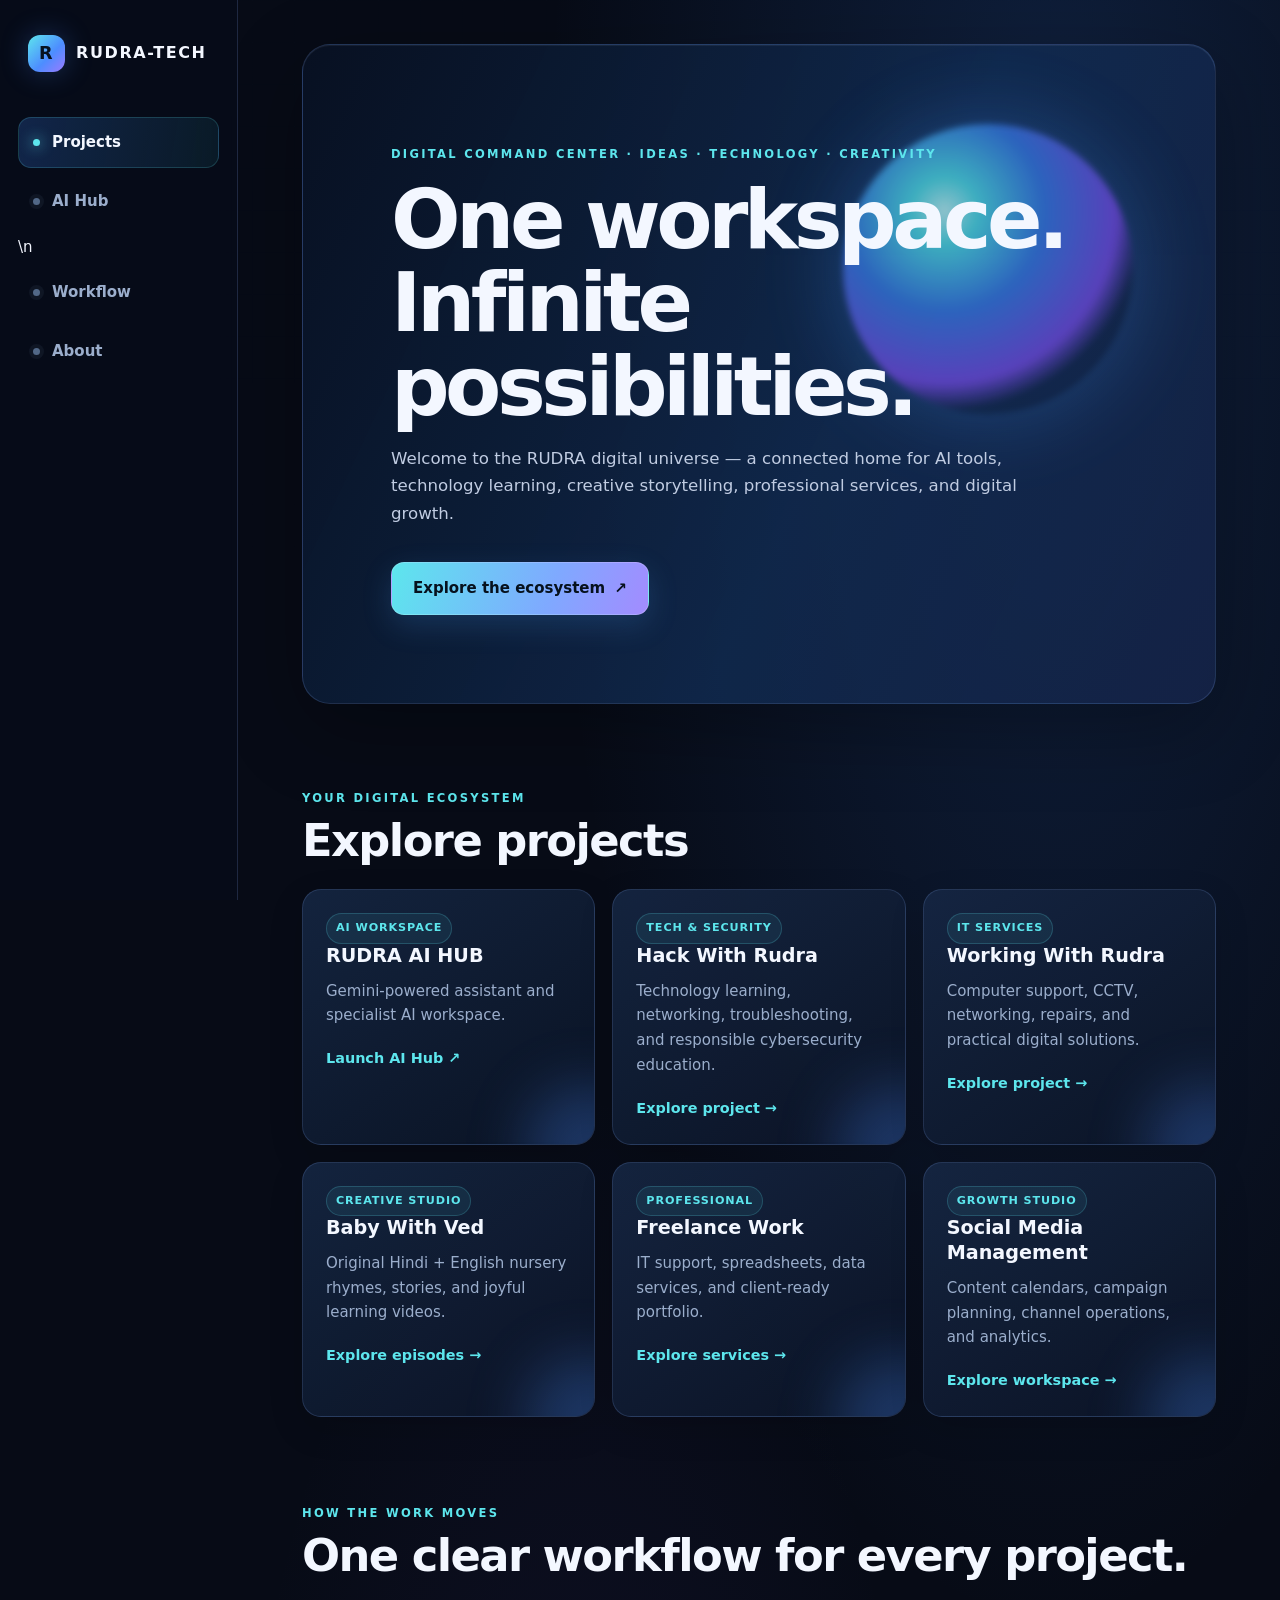
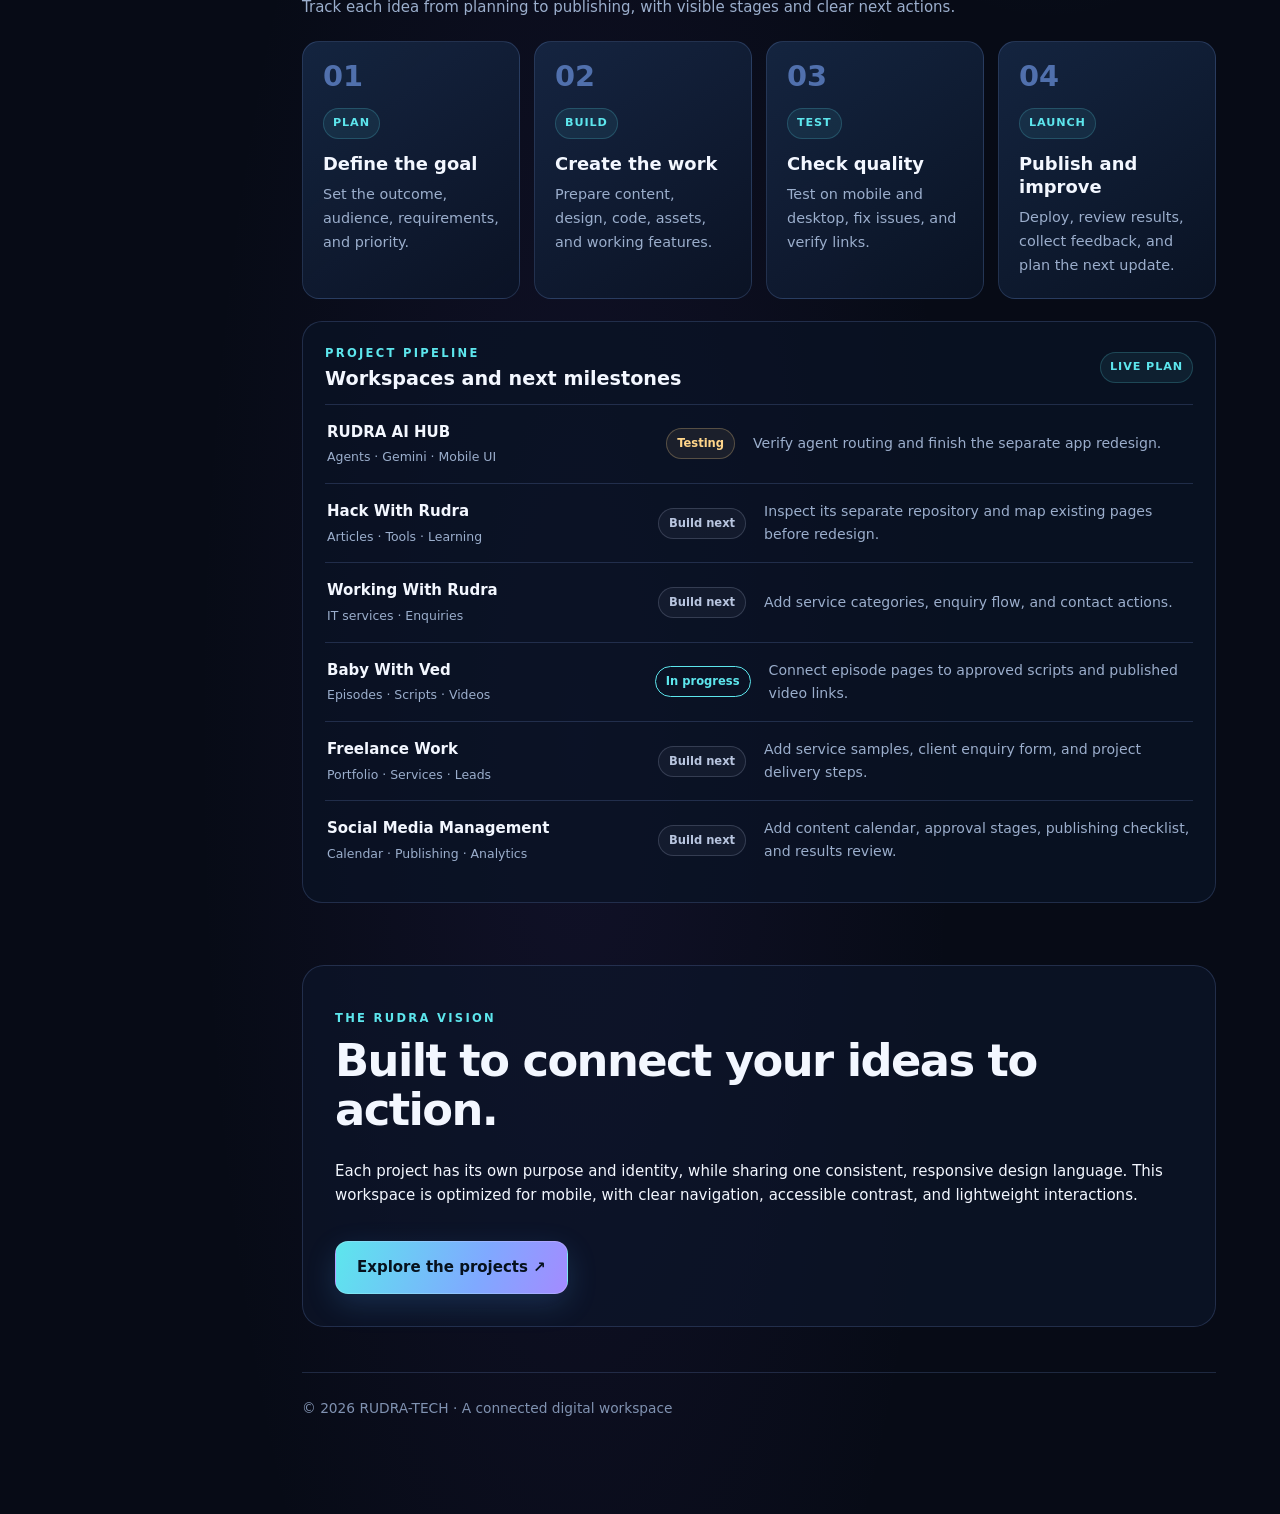
==== index.html @ d5640992 "fix: clean navigation markup and refresh mobile stylesheet cache" ====
<!doctype html>
<html lang="en">
<head>
  <meta charset="utf-8">
  <meta name="viewport" content="width=device-width, initial-scale=1">
  <meta name="theme-color" content="#070b16">
  <meta name="description" content="RUDRA-TECH — one premium digital workspace for AI, technology, creative media, services, and freelance projects.">
  <title>RUDRA-TECH | Digital Command Center</title>
  <link rel="preconnect" href="https://fonts.googleapis.com">
  <link rel="stylesheet" href="assets/css/style.css?v=3">
</head>
<body>
  <header class="site-header">
    <a class="brand" href="./">RUDRA-TECH</a>
    <nav aria-label="Main navigation">
      <a href="#projects">Projects</a>
      <a href="#ai-hub">AI Hub</a>\n      <a href="#workflow">Workflow</a>
      <a href="#about">About</a>
    </nav>
  </header>
  <main>
    <section class="hero">
      <p class="eyebrow">DIGITAL COMMAND CENTER · IDEAS · TECHNOLOGY · CREATIVITY</p>
      <h1>One workspace.<br>Infinite possibilities.</h1>
      <p>Welcome to the RUDRA digital universe — a connected home for AI tools, technology learning, creative storytelling, professional services, and digital growth.</p>
      <a class="button" href="#projects">Explore the ecosystem <span aria-hidden="true">↗</span></a>
    </section>

    <section id="projects" class="section">
      <p class="eyebrow">YOUR DIGITAL ECOSYSTEM</p>
      <h2>Explore projects</h2>
      <div class="project-grid">
        <a class="project-card" href="https://rudra-ai-hub.vercel.app/" id="ai-hub">
          <span class="tag">AI WORKSPACE</span><h3>RUDRA AI HUB</h3><p>Gemini-powered assistant and specialist AI workspace.</p><span>Launch AI Hub ↗</span>
        </a>
        <a class="project-card" href="projects/hackwithrudra/">
          <span class="tag">TECH & SECURITY</span><h3>Hack With Rudra</h3><p>Technology learning, networking, troubleshooting, and responsible cybersecurity education.</p><span>Explore project →</span>
        </a>
        <a class="project-card" href="projects/working-with-rudra/">
          <span class="tag">IT SERVICES</span><h3>Working With Rudra</h3><p>Computer support, CCTV, networking, repairs, and practical digital solutions.</p><span>Explore project →</span>
        </a>
        <a class="project-card" href="projects/baby-with-ved/">
          <span class="tag">CREATIVE STUDIO</span><h3>Baby With Ved</h3><p>Original Hindi + English nursery rhymes, stories, and joyful learning videos.</p><span>Explore episodes →</span>
        </a>
        <a class="project-card" href="projects/freelance/">
          <span class="tag">PROFESSIONAL</span><h3>Freelance Work</h3><p>IT support, spreadsheets, data services, and client-ready portfolio.</p><span>Explore services →</span>
        </a>
        <a class="project-card" href="projects/social-media/">
          <span class="tag">GROWTH STUDIO</span><h3>Social Media Management</h3><p>Content calendars, campaign planning, channel operations, and analytics.</p><span>Explore workspace →</span>
        </a>
      </div>
    </section>

    <section id="workflow" class="section">
      <p class="eyebrow">HOW THE WORK MOVES</p>
      <h2>One clear workflow for every project.</h2>
      <p class="workflow-intro">Track each idea from planning to publishing, with visible stages and clear next actions.</p>
      <div class="workflow-steps" aria-label="Project workflow stages">
        <article class="workflow-step"><span class="step-number">01</span><span class="tag">PLAN</span><h3>Define the goal</h3><p>Set the outcome, audience, requirements, and priority.</p></article>
        <article class="workflow-step"><span class="step-number">02</span><span class="tag">BUILD</span><h3>Create the work</h3><p>Prepare content, design, code, assets, and working features.</p></article>
        <article class="workflow-step"><span class="step-number">03</span><span class="tag">TEST</span><h3>Check quality</h3><p>Test on mobile and desktop, fix issues, and verify links.</p></article>
        <article class="workflow-step"><span class="step-number">04</span><span class="tag">LAUNCH</span><h3>Publish and improve</h3><p>Deploy, review results, collect feedback, and plan the next update.</p></article>
      </div>
      <div class="workflow-board">
        <div class="workflow-board-head"><div><p class="eyebrow">PROJECT PIPELINE</p><h3>Workspaces and next milestones</h3></div><span class="tag">LIVE PLAN</span></div>
        <div class="workflow-row"><div><strong>RUDRA AI HUB</strong><small>Agents · Gemini · Mobile UI</small></div><span class="workflow-status status-testing">Testing</span><p>Verify agent routing and finish the separate app redesign.</p></div>
        <div class="workflow-row"><div><strong>Hack With Rudra</strong><small>Articles · Tools · Learning</small></div><span class="workflow-status status-planned">Build next</span><p>Inspect its separate repository and map existing pages before redesign.</p></div>
        <div class="workflow-row"><div><strong>Working With Rudra</strong><small>IT services · Enquiries</small></div><span class="workflow-status status-planned">Build next</span><p>Add service categories, enquiry flow, and contact actions.</p></div>
        <div class="workflow-row"><div><strong>Baby With Ved</strong><small>Episodes · Scripts · Videos</small></div><span class="workflow-status status-progress">In progress</span><p>Connect episode pages to approved scripts and published video links.</p></div>
        <div class="workflow-row"><div><strong>Freelance Work</strong><small>Portfolio · Services · Leads</small></div><span class="workflow-status status-planned">Build next</span><p>Add service samples, client enquiry form, and project delivery steps.</p></div>
        <div class="workflow-row"><div><strong>Social Media Management</strong><small>Calendar · Publishing · Analytics</small></div><span class="workflow-status status-planned">Build next</span><p>Add content calendar, approval stages, publishing checklist, and results review.</p></div>
      </div>
    </section>

    <section id="about" class="section about">
      <p class="eyebrow">THE RUDRA VISION</p>
      <h2>Built to connect your ideas to action.</h2>
      <p>Each project has its own purpose and identity, while sharing one consistent, responsive design language. This workspace is optimized for mobile, with clear navigation, accessible contrast, and lightweight interactions.</p>
      <a class="button" href="#projects">Explore the projects ↗</a>
    </section>
    <footer>© <span id="year"></span> RUDRA-TECH · A connected digital workspace</footer>
  </main>
  <script src="assets/js/main.js"></script>
</body>
</html>
---- assets/css/style.css ----
:root{color-scheme:dark;--bg:#070b16;--bg2:#0b1428;--panel:rgba(17,29,53,.78);--panel2:rgba(24,42,72,.72);--line:rgba(139,177,255,.18);--text:#f3f7ff;--muted:#9baecc;--cyan:#5de6ed;--blue:#4d8dff;--violet:#9b7bff;--green:#71e4ba;--accent:var(--cyan);--glow:rgba(77,141,255,.28);font-synthesis:none}
*{box-sizing:border-box}
html{scroll-behavior:smooth;scroll-padding-top:30px}
body{margin:0;min-height:100vh;background:radial-gradient(ellipse at 82% 8%,rgba(42,100,190,.24),transparent 34%),radial-gradient(ellipse at 45% 75%,rgba(88,61,171,.12),transparent 38%),var(--bg);color:var(--text);font:15px/1.65 Inter,ui-sans-serif,system-ui,-apple-system,"Segoe UI",sans-serif;overflow-x:hidden}
body:before{content:"";position:fixed;inset:0;pointer-events:none;opacity:.2;background-image:linear-gradient(rgba(130,170,255,.035) 1px,transparent 1px),linear-gradient(90deg,rgba(130,170,255,.035) 1px,transparent 1px);background-size:42px 42px;mask-image:linear-gradient(to bottom,black,transparent 85%);z-index:-1}
a{color:inherit}
.site-header{position:fixed;z-index:20;inset:0 auto 0 0;width:238px;padding:26px 18px;background:rgba(7,12,25,.9);border-right:1px solid var(--line);backdrop-filter:blur(22px);display:flex;flex-direction:column;justify-content:flex-start;gap:36px}
.brand{display:flex;align-items:center;gap:11px;padding:9px 10px;text-decoration:none;font-size:1rem;font-weight:900;letter-spacing:.1em}
.brand:before{content:"R";display:grid;place-items:center;width:37px;height:37px;border-radius:12px;color:#06111e;background:linear-gradient(135deg,var(--cyan),var(--blue) 58%,var(--violet));box-shadow:0 0 28px var(--glow);font-size:1.1rem}
nav{display:flex;flex-direction:column;gap:8px}
nav a{display:flex;align-items:center;gap:12px;padding:12px 14px;border:1px solid transparent;border-radius:13px;color:var(--muted);text-decoration:none;font-weight:650;transition:.2s ease}
nav a:before{content:"";width:7px;height:7px;border-radius:50%;background:#526887;box-shadow:0 0 0 4px rgba(82,104,135,.12)}
nav a:hover,nav a:focus-visible{outline:none;color:var(--text);border-color:var(--line);background:rgba(65,112,190,.13)}
nav a[href*="#projects"]{color:var(--text);background:linear-gradient(100deg,rgba(57,127,236,.24),rgba(53,212,218,.08));border-color:rgba(93,230,237,.18)}
nav a[href*="#projects"]:before{background:var(--cyan);box-shadow:0 0 14px var(--cyan)}
main{margin-left:238px;min-height:100vh;padding:34px clamp(22px,5vw,76px) 70px;max-width:1660px}
.hero{position:relative;isolation:isolate;overflow:hidden;min-height:390px;padding:clamp(36px,7vw,88px);margin:10px 0 42px;border:1px solid var(--line);border-radius:28px;background:linear-gradient(115deg,rgba(8,17,34,.96),rgba(17,43,81,.82) 58%,rgba(22,37,75,.8));box-shadow:0 25px 80px rgba(0,0,0,.28),inset 0 1px rgba(255,255,255,.06)}
.hero:before{content:"";position:absolute;z-index:-1;width:290px;height:290px;right:9%;top:12%;border-radius:50%;background:radial-gradient(circle at 35% 30%,#c4ffff 0,#51e4ed 12%,#387ce9 36%,#754ce6 62%,transparent 72%);filter:blur(3px);opacity:.72;box-shadow:0 0 85px rgba(67,153,255,.4);animation:float 8s ease-in-out infinite}
.hero:after{content:"";position:absolute;z-index:-1;inset:auto -5% -65% 25%;height:240px;background:radial-gradient(ellipse,rgba(69,131,255,.22),transparent 68%);filter:blur(12px)}
@keyframes float{0%,100%{transform:translateY(0) scale(1)}50%{transform:translateY(-15px) scale(1.045)}}
.eyebrow{color:var(--cyan);font-size:.72rem;font-weight:850;letter-spacing:.2em;text-transform:uppercase}
h1{max-width:800px;margin:14px 0;font-size:clamp(2.5rem,6.4vw,5.2rem);line-height:1.02;letter-spacing:-.055em}
h2{font-size:clamp(1.8rem,4vw,2.8rem);line-height:1.1;letter-spacing:-.035em;margin:8px 0 24px}
h3{font-size:1.12rem;line-height:1.3;margin:0 0 10px}
.hero>p:not(.eyebrow),.about p:last-child{max-width:660px;color:#c0cce2;font-size:1.04rem}
.button{display:inline-flex;align-items:center;justify-content:center;gap:9px;margin-top:18px;padding:13px 21px;border:1px solid rgba(255,255,255,.18);border-radius:13px;background:linear-gradient(110deg,var(--cyan),#7fa9ff 62%,#a38bff);color:#06111d;font-weight:850;text-decoration:none;box-shadow:0 10px 30px rgba(68,151,235,.2);transition:transform .2s,filter .2s}
.button:hover{transform:translateY(-2px);filter:brightness(1.08)}
.section{padding:32px 0 44px}
.section>.eyebrow{margin-bottom:8px}
.project-grid{display:grid;grid-template-columns:repeat( auto-fit,minmax(min(100%,245px),1fr));gap:17px}
.project-card,.project-grid article{position:relative;overflow:hidden;display:block;min-height:178px;padding:23px;border:1px solid var(--line);border-radius:19px;background:linear-gradient(145deg,rgba(22,39,68,.88),rgba(11,20,38,.88));box-shadow:0 12px 35px rgba(0,0,0,.14);text-decoration:none;transition:transform .22s,border-color .22s,box-shadow .22s}
.project-card:after,.project-grid article:after{content:"";position:absolute;width:130px;height:130px;right:-60px;bottom:-70px;border-radius:50%;background:var(--glow);filter:blur(28px);pointer-events:none}
.project-card:hover,.project-card:focus-visible{transform:translateY(-5px);border-color:rgba(93,230,237,.52);box-shadow:0 20px 45px rgba(0,0,0,.25),0 0 28px rgba(77,141,255,.12);outline:none}
.project-card h3{font-size:1.2rem}
.project-card p,.project-grid article p{color:var(--muted);margin:0 0 18px}
.project-card span{color:var(--cyan);font-weight:800;font-size:.9rem}
.project-card .tag,.tag{display:inline-flex;padding:5px 9px;border-radius:999px;border:1px solid rgba(93,230,237,.2);background:rgba(93,230,237,.08);color:var(--cyan);font-size:.7rem;font-weight:800;letter-spacing:.08em;text-transform:uppercase}
.about{margin-top:18px;padding:32px;border:1px solid var(--line);border-radius:22px;background:rgba(13,24,44,.62)}
footer{margin:45px 0 0;padding:24px 0;color:#8092b1;border-top:1px solid var(--line);font-size:.86rem}
.project-hero{min-height:340px}
.episode-card{display:flex;flex-direction:column;min-height:100%}
.episode-tag{color:var(--cyan);font-size:.72rem;font-weight:850;letter-spacing:.12em}
.episode-card .button{align-self:flex-start;margin-top:auto}
.lyric-preview{padding:18px;border-left:3px solid var(--cyan);background:rgba(255,255,255,.04);border-radius:0 12px 12px 0;color:var(--muted)}
.notice{border:1px solid rgba(113,228,186,.25);background:rgba(113,228,186,.06);border-radius:16px;padding:18px 20px;color:var(--muted)}
.notice strong{color:var(--text)}
.reveal{opacity:0;transform:translateY(14px);transition:opacity .55s ease,transform .55s ease}
.reveal.visible{opacity:1;transform:none}
@media(max-width:760px){.site-header{inset:0 0 auto 0;width:auto;height:auto;min-height:68px;padding:10px 14px;flex-direction:row;align-items:center;gap:10px;border-right:0;border-bottom:1px solid var(--line)}.brand{font-size:.85rem;padding:5px}.brand:before{width:34px;height:34px}nav{flex-direction:row;gap:4px;overflow-x:auto;max-width:58vw}nav a{white-space:nowrap;padding:9px 10px;font-size:.78rem}nav a:before{display:none}main{margin:68px 0 0;padding:18px 15px 45px}.hero{min-height:360px;margin:8px 0 28px;padding:34px 24px;border-radius:22px}.hero:before{width:180px;height:180px;right:-25px;top:22%;opacity:.58}h1{font-size:clamp(2.4rem,11vw,4rem);max-width:100%}.section{padding:25px 0 32px}.project-grid{grid-template-columns:1fr 1fr;gap:11px}.project-card,.project-grid article{min-height:160px;padding:17px;border-radius:16px}.project-card h3{font-size:1rem}.project-card p,.project-grid article p{font-size:.87rem}.about{padding:22px}footer{margin-top:28px}}
@media(max-width:420px){nav a{font-size:.72rem;padding:8px}.brand{letter-spacing:.04em}.project-grid{grid-template-columns:1fr}.hero{min-height:330px}}
@media(prefers-reduced-motion:reduce){*,*:before,*:after{scroll-behavior:auto!important;animation:none!important;transition:none!important}.reveal{opacity:1;transform:none}}

/* Distinct brand accents while preserving the shared RUDRA design language */
body[data-project="baby"]{--cyan:#ff9ecb;--blue:#ff7cae;--violet:#a78bfa;--glow:rgba(255,130,190,.25)}
body[data-project="security"]{--cyan:#63e6be;--blue:#3c91ff;--violet:#7c8cff;--glow:rgba(60,145,255,.25)}
body[data-project="services"]{--cyan:#67e8f9;--blue:#3b82f6;--violet:#818cf8;--glow:rgba(59,130,246,.25)}
body[data-project="freelance"]{--cyan:#8ee7c4;--blue:#4c9aff;--violet:#9b8cff;--glow:rgba(76,154,255,.22)}
body[data-project="social"]{--cyan:#f0abfc;--blue:#818cf8;--violet:#c084fc;--glow:rgba(192,132,252,.23)}

/* Central workflow timeline and project pipeline */
.workflow-intro{max-width:720px;color:var(--muted);margin:-10px 0 22px}
.workflow-steps{display:grid;grid-template-columns:repeat(4,minmax(0,1fr));gap:14px;position:relative}
.workflow-step{position:relative;min-height:190px;padding:20px;border:1px solid var(--line);border-radius:17px;background:linear-gradient(145deg,rgba(22,39,68,.9),rgba(11,20,38,.88))}
.step-number{display:block;font-size:1.8rem;line-height:1;color:rgba(125,171,255,.58);font-weight:900;margin-bottom:17px}
.workflow-step h3{margin:13px 0 8px}
.workflow-step p{margin:0;color:var(--muted);font-size:.9rem}
.workflow-board{margin-top:22px;padding:22px;border:1px solid var(--line);border-radius:20px;background:rgba(11,20,38,.72)}
.workflow-board-head{display:flex;align-items:center;justify-content:space-between;gap:15px;margin-bottom:12px}
.workflow-board-head .eyebrow{margin:0}
.workflow-board-head h3{margin:4px 0 0;font-size:1.2rem}
.workflow-row{display:grid;grid-template-columns:minmax(150px,1.1fr) auto minmax(180px,1.5fr);align-items:center;gap:18px;padding:15px 2px;border-top:1px solid var(--line)}
.workflow-row strong,.workflow-row small{display:block}
.workflow-row small{color:var(--muted);font-size:.78rem;margin-top:3px}
.workflow-row p{margin:0;color:var(--muted);font-size:.88rem}
.workflow-status{display:inline-flex;align-items:center;justify-content:center;white-space:nowrap;padding:5px 10px;border-radius:999px;font-size:.72rem;font-weight:850;border:1px solid}
.status-testing{color:#ffd58a;border-color:#ffd58a44;background:#ffd58a12}
.status-progress{color:var(--cyan);border-color:var(--cyan)44;background:var(--cyan)12}
.status-planned{color:#b8c5df;border-color:#b8c5df33;background:#b8c5df0d}
@media(max-width:900px){.workflow-steps{grid-template-columns:repeat(2,minmax(0,1fr))}.workflow-row{grid-template-columns:minmax(130px,1fr) auto}.workflow-row p{grid-column:1/-1;margin-top:-8px}}
@media(max-width:520px){.workflow-steps{grid-template-columns:1fr 1fr;gap:10px}.workflow-step{padding:15px;min-height:180px}.workflow-board{padding:15px}.workflow-row{gap:9px}.workflow-row strong{font-size:.88rem}.workflow-status{font-size:.65rem;padding:4px 7px}.workflow-board-head{align-items:flex-start;flex-direction:column}}
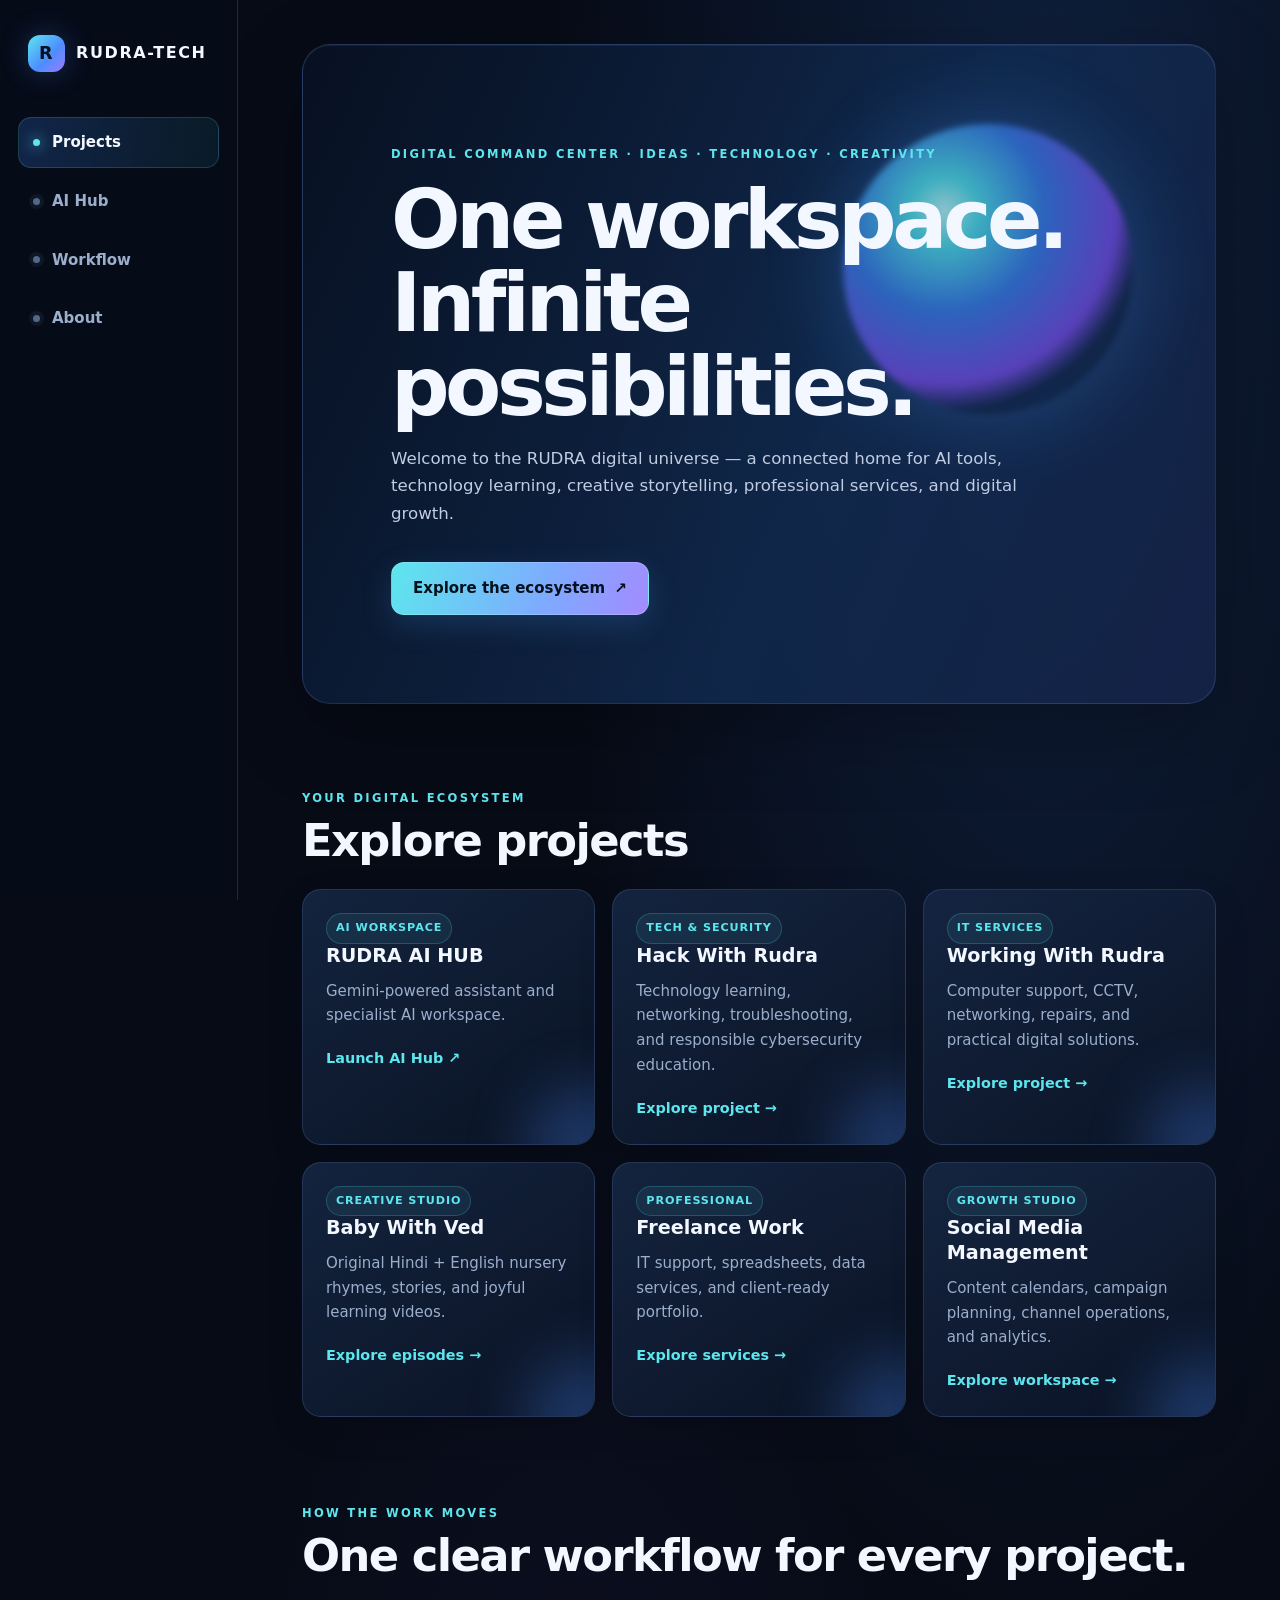
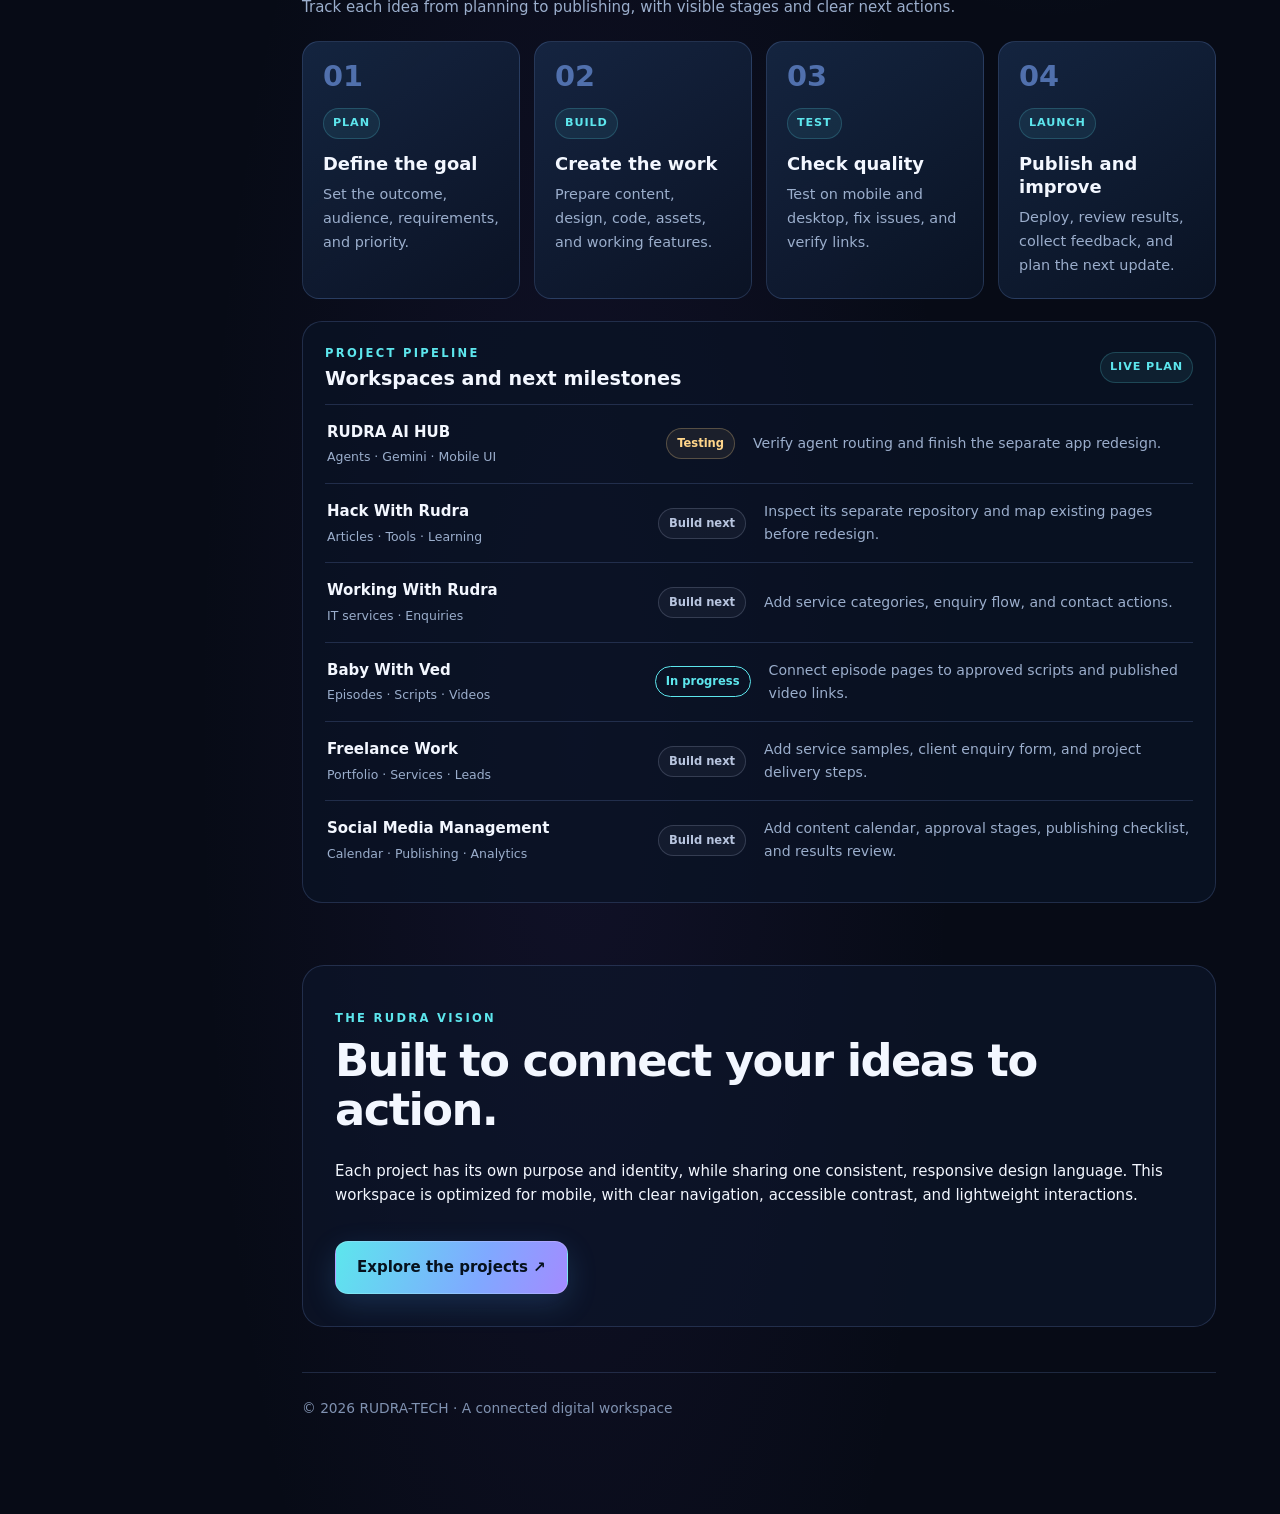
==== commit 4266be90: "fix: remove literal slash-n from navigation link" ====
--- a/index.html
+++ b/index.html
@@ -14,7 +14,8 @@
     <a class="brand" href="./">RUDRA-TECH</a>
     <nav aria-label="Main navigation">
       <a href="#projects">Projects</a>
-      <a href="#ai-hub">AI Hub</a>\n      <a href="#workflow">Workflow</a>
+      <a href="#ai-hub">AI Hub</a>
+      <a href="#workflow">Workflow</a>
       <a href="#about">About</a>
     </nav>
   </header>
--- a/assets/css/style.css
+++ b/assets/css/style.css
@@ -78,3 +78,25 @@
 .status-planned{color:#b8c5df;border-color:#b8c5df33;background:#b8c5df0d}
 @media(max-width:900px){.workflow-steps{grid-template-columns:repeat(2,minmax(0,1fr))}.workflow-row{grid-template-columns:minmax(130px,1fr) auto}.workflow-row p{grid-column:1/-1;margin-top:-8px}}
 @media(max-width:520px){.workflow-steps{grid-template-columns:1fr 1fr;gap:10px}.workflow-step{padding:15px;min-height:180px}.workflow-board{padding:15px}.workflow-row{gap:9px}.workflow-row strong{font-size:.88rem}.workflow-status{font-size:.65rem;padding:4px 7px}.workflow-board-head{align-items:flex-start;flex-direction:column}}
+
+/* Strong mobile/tablet navigation override for narrow browser webviews */
+@media screen and (max-width:1024px){
+  .site-header{position:sticky!important;top:0!important;left:0!important;right:0!important;bottom:auto!important;width:100%!important;height:auto!important;min-height:64px!important;padding:9px 12px!important;display:flex!important;flex-direction:row!important;align-items:center!important;justify-content:space-between!important;gap:8px!important;border-right:0!important;border-bottom:1px solid var(--line)!important}
+  .brand{flex:0 0 auto!important;font-size:.78rem!important;letter-spacing:.04em!important;padding:4px!important}
+  .brand:before{width:31px!important;height:31px!important}
+  .site-header nav{display:flex!important;flex:1 1 auto!important;flex-direction:row!important;align-items:center!important;justify-content:flex-end!important;gap:3px!important;max-width:70%!important;overflow-x:auto!important;white-space:nowrap!important}
+  .site-header nav a{flex:0 0 auto!important;padding:8px 9px!important;font-size:.72rem!important;white-space:nowrap!important}
+  .site-header nav a:before{display:none!important}
+  main{margin:0!important;padding:18px 16px 44px!important;width:100%!important;max-width:none!important}
+  .hero{margin:8px 0 26px!important}
+}
+@media screen and (max-width:520px){
+  .site-header{min-height:60px!important;padding:7px 9px!important}
+  .brand{font-size:.68rem!important;gap:7px!important}
+  .brand:before{width:28px!important;height:28px!important}
+  .site-header nav{max-width:68%!important}
+  .site-header nav a{font-size:.66rem!important;padding:7px 7px!important}
+  main{padding:14px 12px 36px!important}
+  .project-grid{grid-template-columns:1fr!important}
+  .workflow-steps{grid-template-columns:1fr 1fr!important}
+}
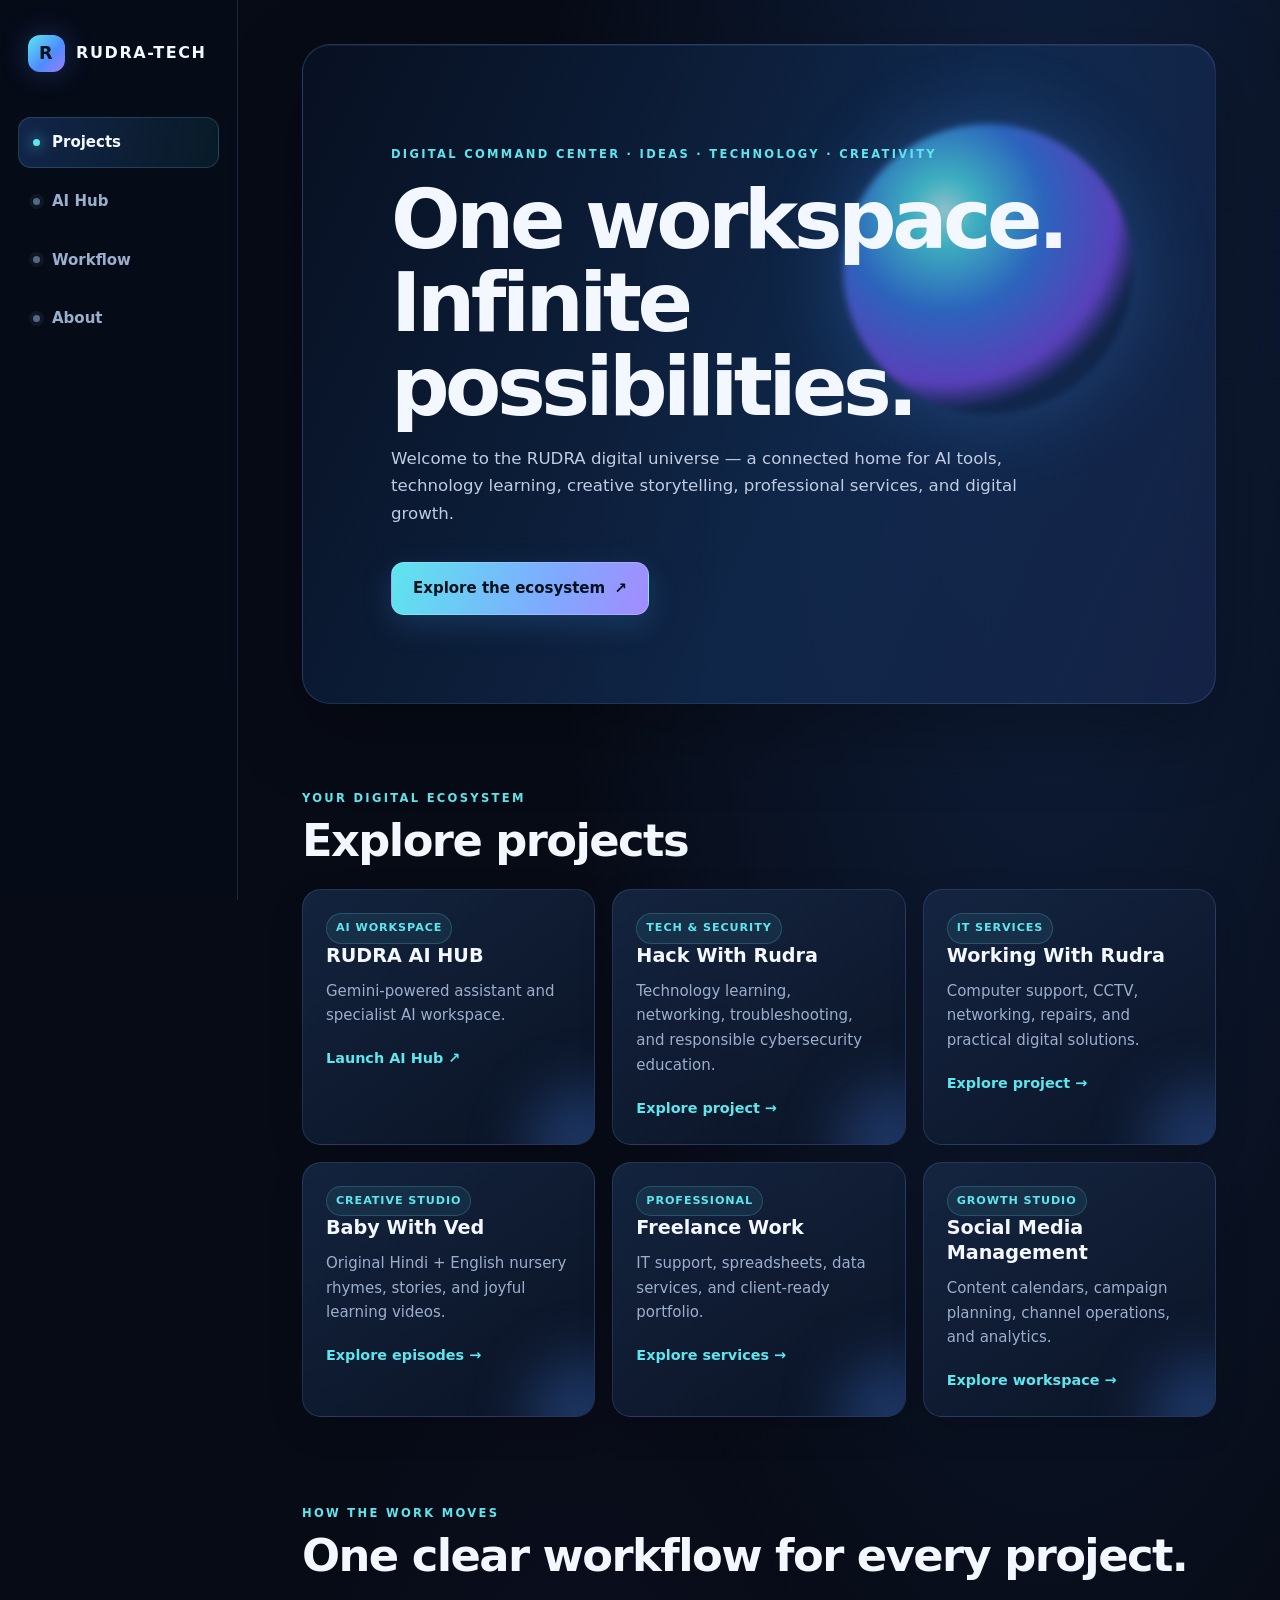
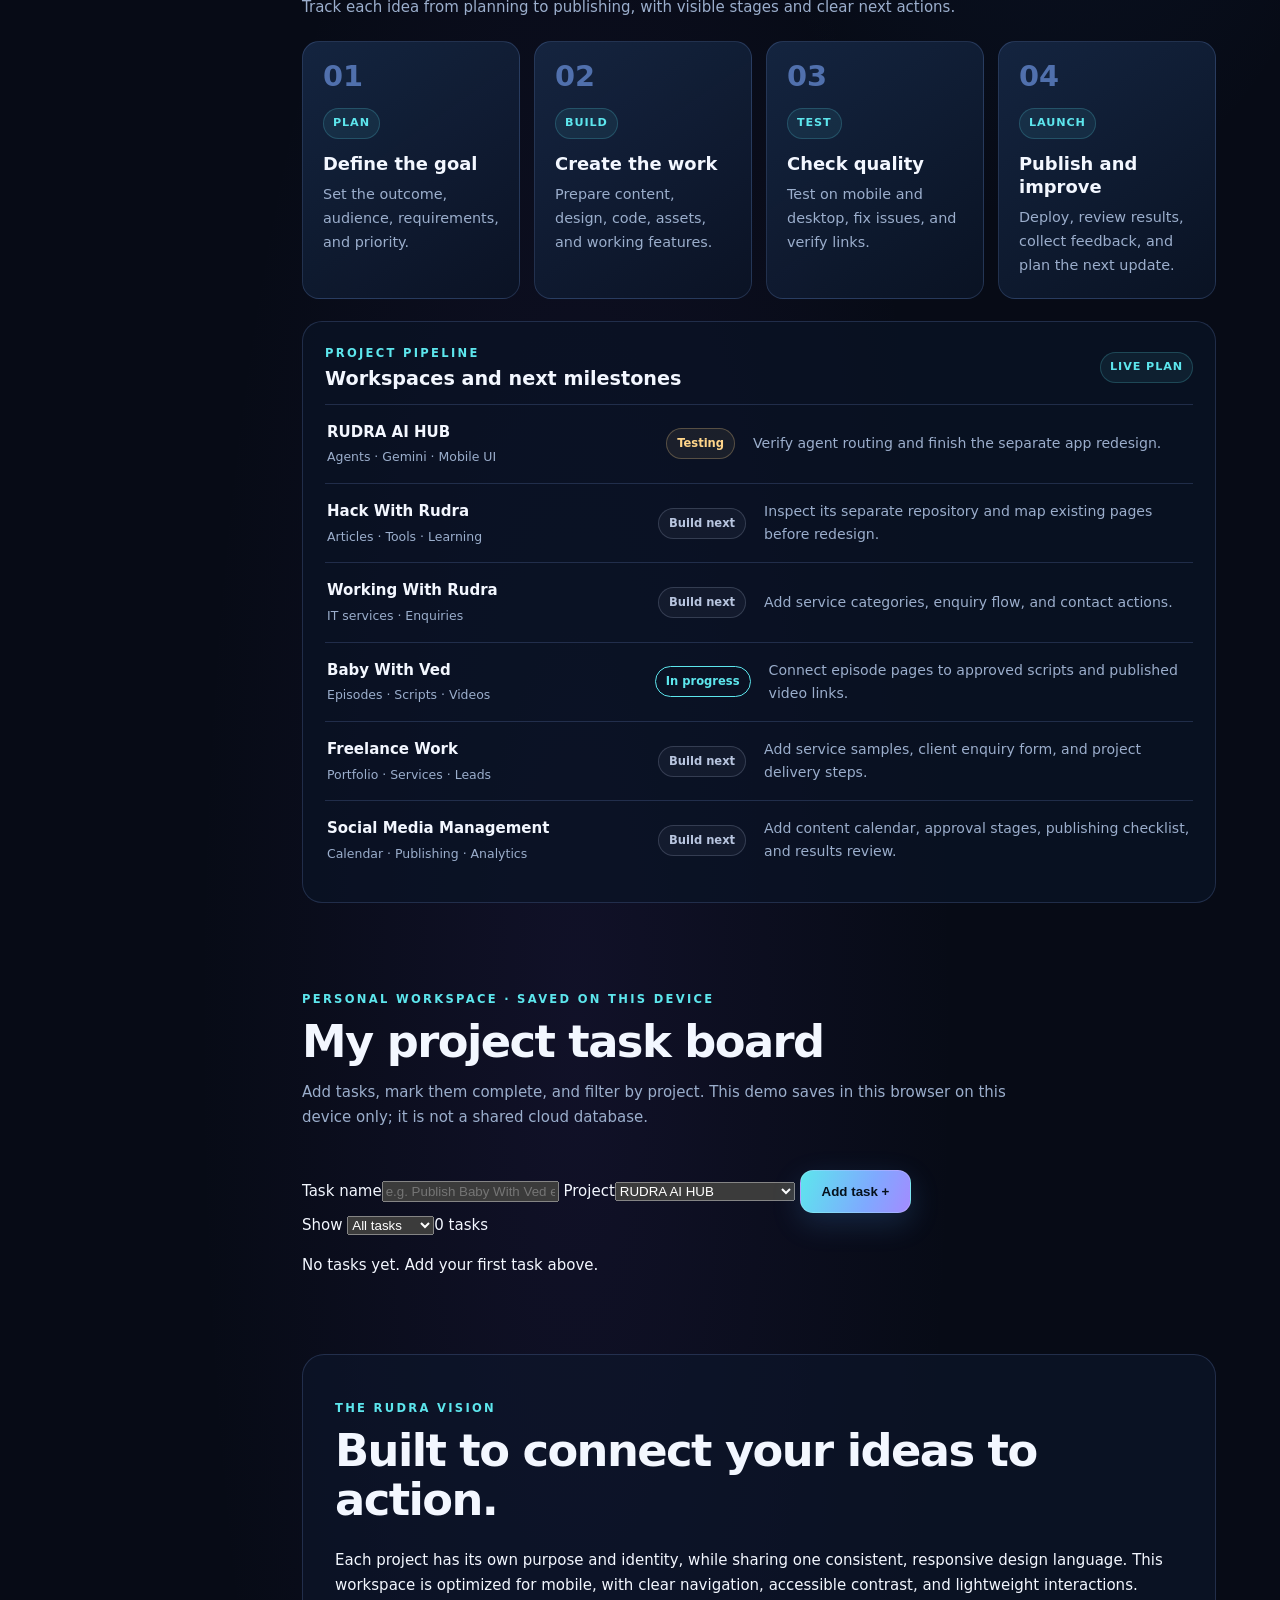
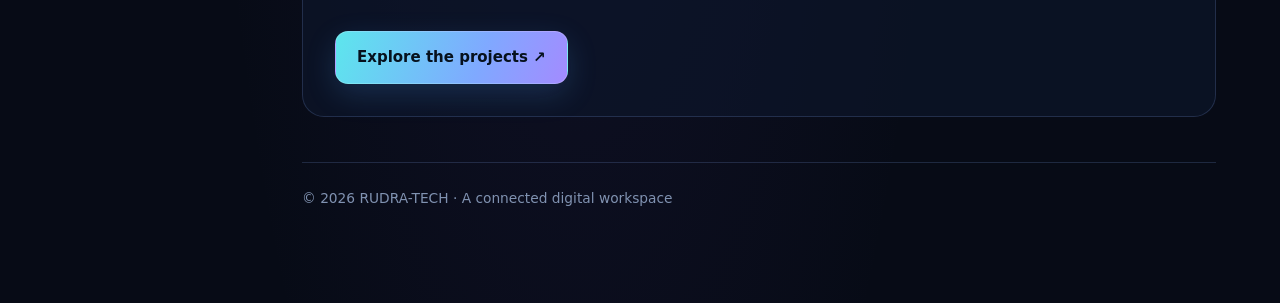
==== commit 13cc2085: "feat: add device-saved interactive project task board" ====
--- a/index.html
+++ b/index.html
@@ -7,7 +7,7 @@
   <meta name="description" content="RUDRA-TECH — one premium digital workspace for AI, technology, creative media, services, and freelance projects.">
   <title>RUDRA-TECH | Digital Command Center</title>
   <link rel="preconnect" href="https://fonts.googleapis.com">
-  <link rel="stylesheet" href="assets/css/style.css?v=3">
+  <link rel="stylesheet" href="assets/css/style.css?v=4">
 </head>
 <body>
   <header class="site-header">
@@ -73,6 +73,19 @@
       </div>
     </section>
 
+    <section id="task-board" class="section">
+      <p class="eyebrow">PERSONAL WORKSPACE · SAVED ON THIS DEVICE</p>
+      <h2>My project task board</h2>
+      <p class="workflow-intro">Add tasks, mark them complete, and filter by project. This demo saves in this browser on this device only; it is not a shared cloud database.</p>
+      <div class="task-controls">
+        <label class="task-field">Task name<input id="task-title" type="text" maxlength="120" placeholder="e.g. Publish Baby With Ved episode 002"></label>
+        <label class="task-field">Project<select id="task-project"><option>RUDRA AI HUB</option><option>Hack With Rudra</option><option>Working With Rudra</option><option>Baby With Ved</option><option>Freelance Work</option><option>Social Media Management</option></select></label>
+        <button class="button task-add" id="task-add" type="button">Add task +</button>
+      </div>
+      <div class="task-toolbar"><label>Show <select id="task-filter"><option value="all">All tasks</option><option value="open">Pending</option><option value="done">Completed</option></select></label><span id="task-count" aria-live="polite">0 tasks</span></div>
+      <div id="task-list" class="task-list" aria-live="polite"><p class="task-empty">No tasks yet. Add your first task above.</p></div>
+    </section>
+
     <section id="about" class="section about">
       <p class="eyebrow">THE RUDRA VISION</p>
       <h2>Built to connect your ideas to action.</h2>
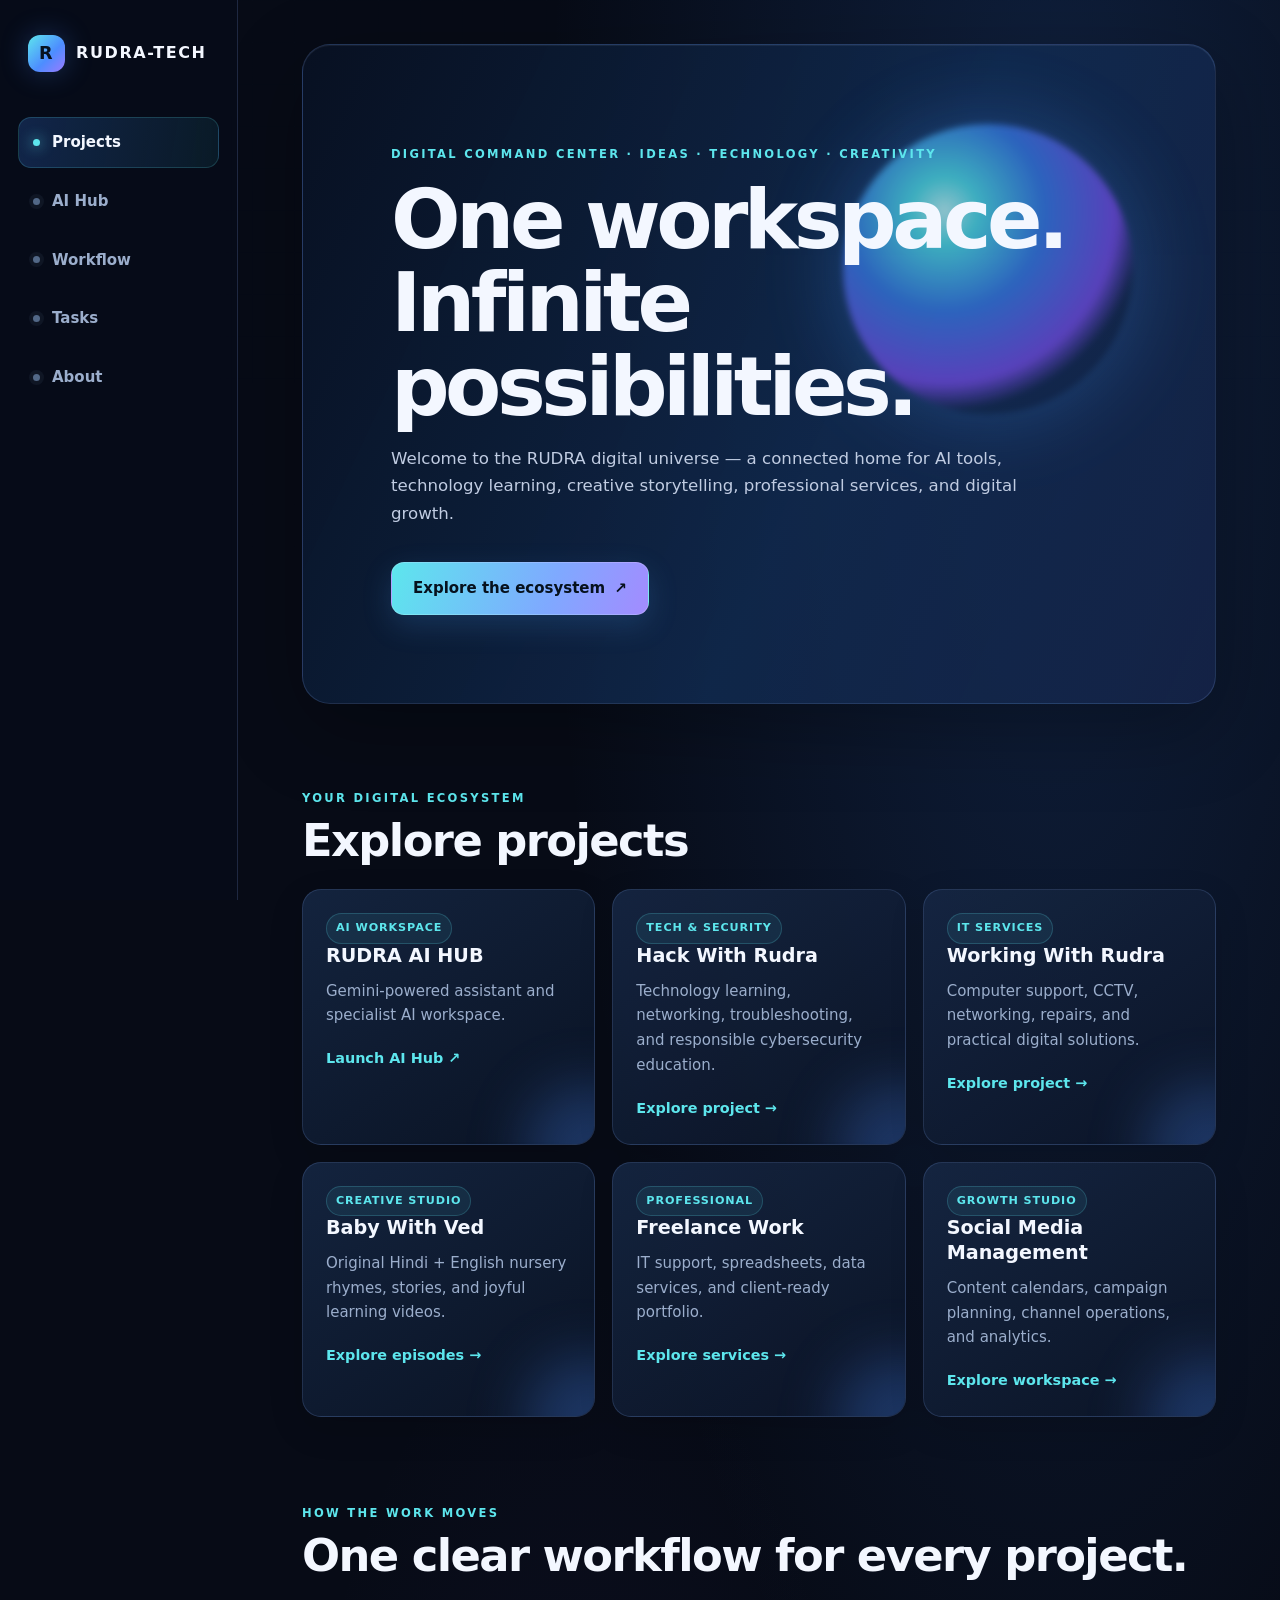
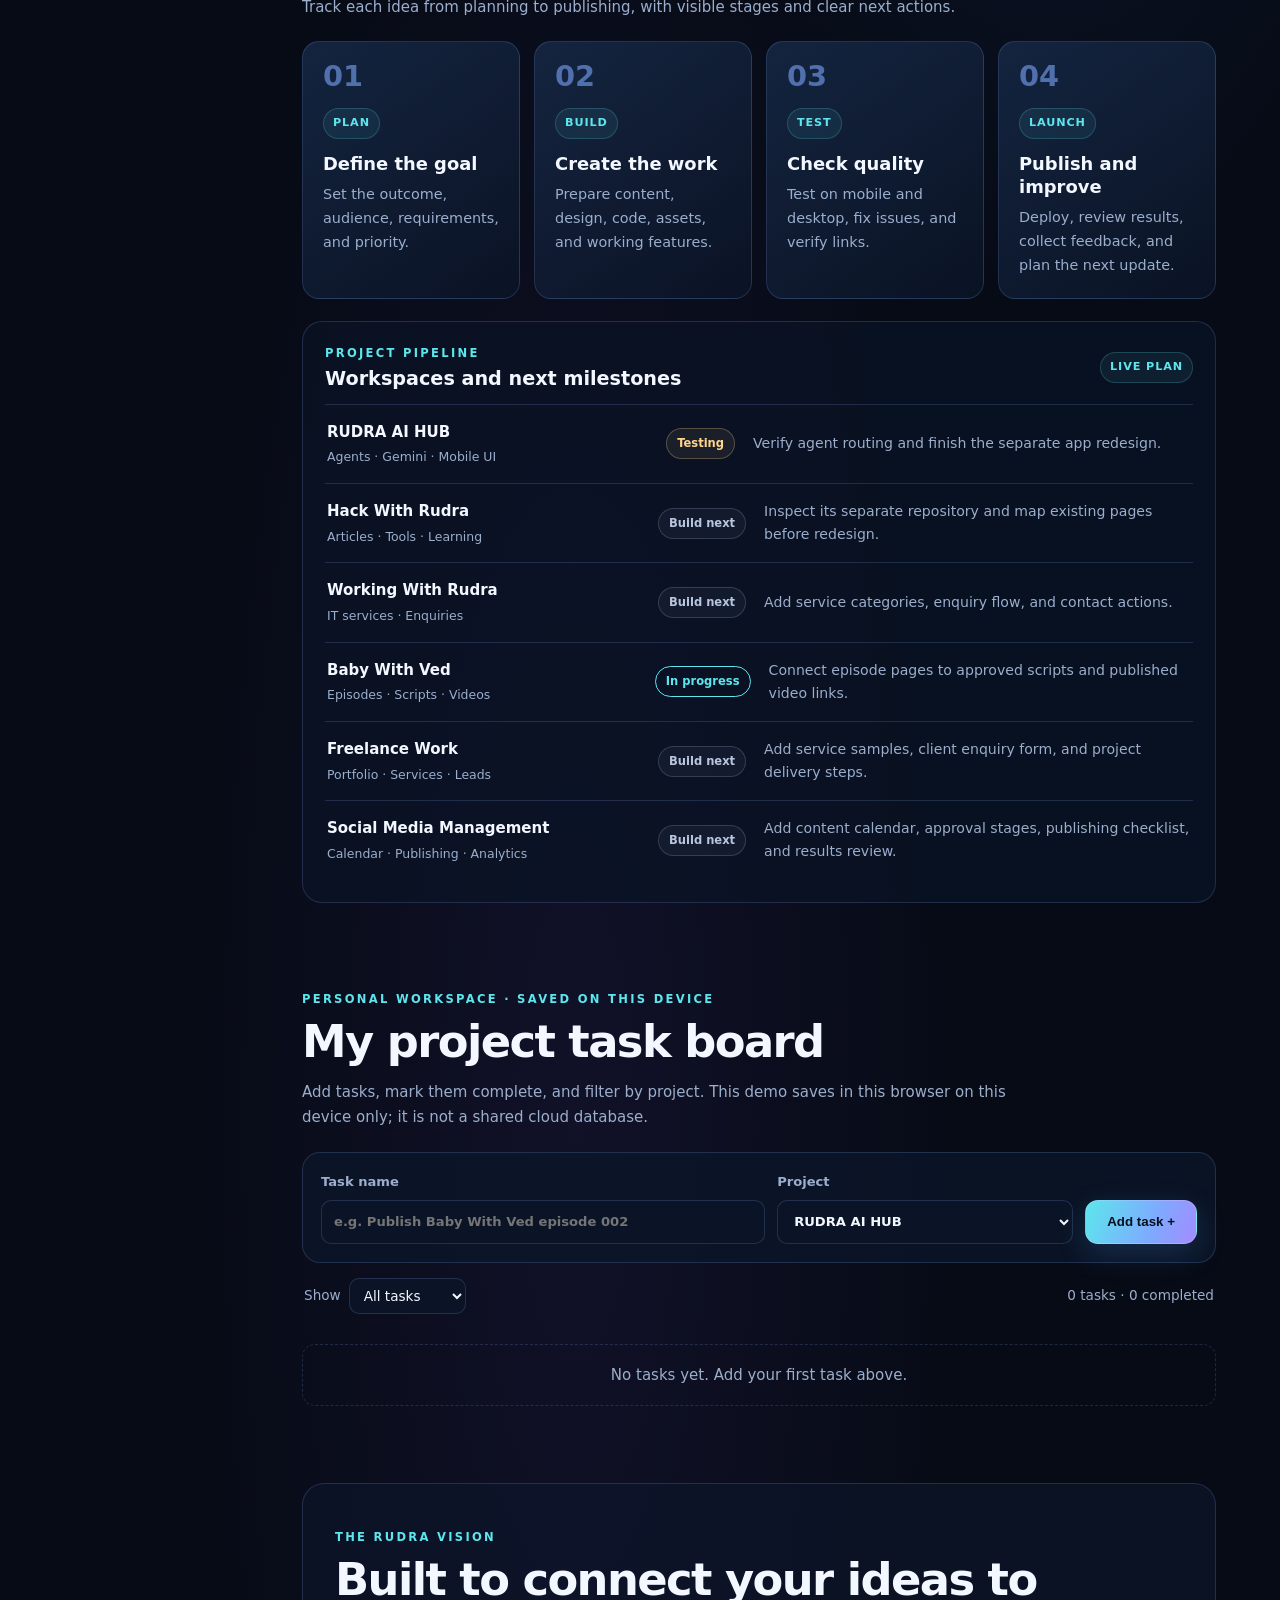
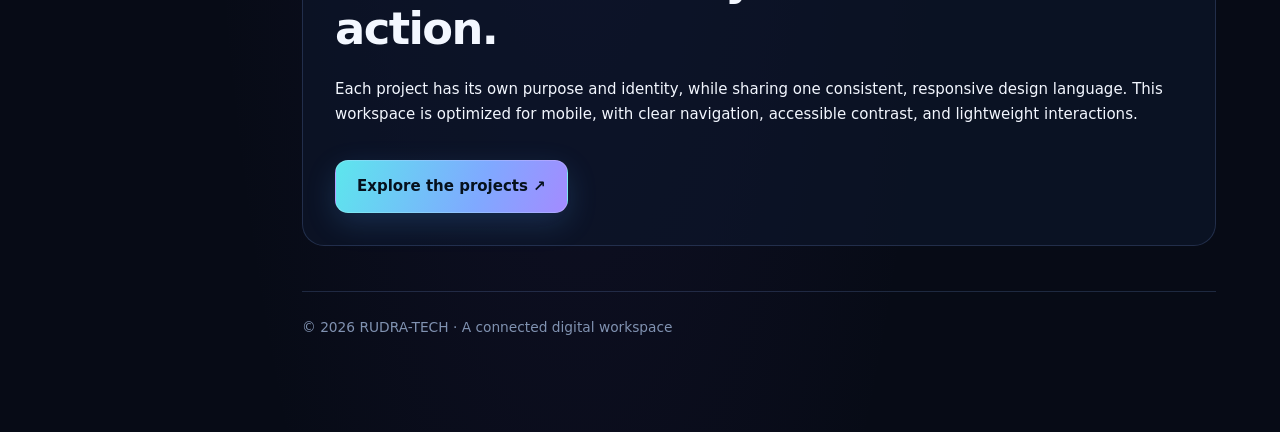
==== commit a6f17c2d: "chore: refresh shared design assets and expose task board navigation" ====
--- a/index.html
+++ b/index.html
@@ -7,7 +7,7 @@
   <meta name="description" content="RUDRA-TECH — one premium digital workspace for AI, technology, creative media, services, and freelance projects.">
   <title>RUDRA-TECH | Digital Command Center</title>
   <link rel="preconnect" href="https://fonts.googleapis.com">
-  <link rel="stylesheet" href="assets/css/style.css?v=4">
+  <link rel="stylesheet" href="assets/css/style.css?v=6">
 </head>
 <body>
   <header class="site-header">
@@ -16,6 +16,7 @@
       <a href="#projects">Projects</a>
       <a href="#ai-hub">AI Hub</a>
       <a href="#workflow">Workflow</a>
+      <a href="#task-board">Tasks</a>
       <a href="#about">About</a>
     </nav>
   </header>
--- a/assets/css/style.css
+++ b/assets/css/style.css
@@ -100,3 +100,21 @@
   .project-grid{grid-template-columns:1fr!important}
   .workflow-steps{grid-template-columns:1fr 1fr!important}
 }
+
+/* Interactive local task board */
+.task-controls{display:grid;grid-template-columns:minmax(0,1.5fr) minmax(180px,1fr) auto;gap:12px;align-items:end;padding:18px;border:1px solid var(--line);border-radius:18px;background:rgba(12,23,42,.78)}
+.task-field{display:grid;gap:7px;color:var(--muted);font-size:.82rem;font-weight:750}
+.task-field input,.task-field select,.task-toolbar select{width:100%;min-height:44px;padding:10px 12px;border:1px solid var(--line);border-radius:10px;background:#0b1426;color:var(--text);font:inherit}
+.task-add{margin:0;min-height:44px;cursor:pointer}
+.task-toolbar{display:flex;justify-content:space-between;align-items:center;gap:12px;margin:15px 2px;color:var(--muted);font-size:.85rem}
+.task-toolbar label{display:flex;align-items:center;gap:8px}
+.task-toolbar select{width:auto;min-height:36px;padding:5px 10px}
+.task-list{display:grid;gap:9px}
+.task-item{display:grid;grid-template-columns:auto minmax(0,1fr) auto;align-items:center;gap:12px;padding:13px 15px;border:1px solid var(--line);border-radius:13px;background:rgba(19,34,59,.72)}
+.task-item input{width:19px;height:19px;accent-color:var(--cyan)}
+.task-item strong,.task-item small{display:block}
+.task-item small{color:var(--muted);margin-top:2px}
+.task-item.is-done strong{text-decoration:line-through;color:var(--muted)}
+.task-delete{border:1px solid rgba(255,130,140,.25);border-radius:9px;background:rgba(255,100,120,.08);color:#ffb4bd;padding:7px 10px;cursor:pointer}
+.task-empty{padding:18px;border:1px dashed var(--line);border-radius:13px;color:var(--muted);text-align:center}
+@media(max-width:700px){.task-controls{grid-template-columns:1fr}.task-add{width:100%}}
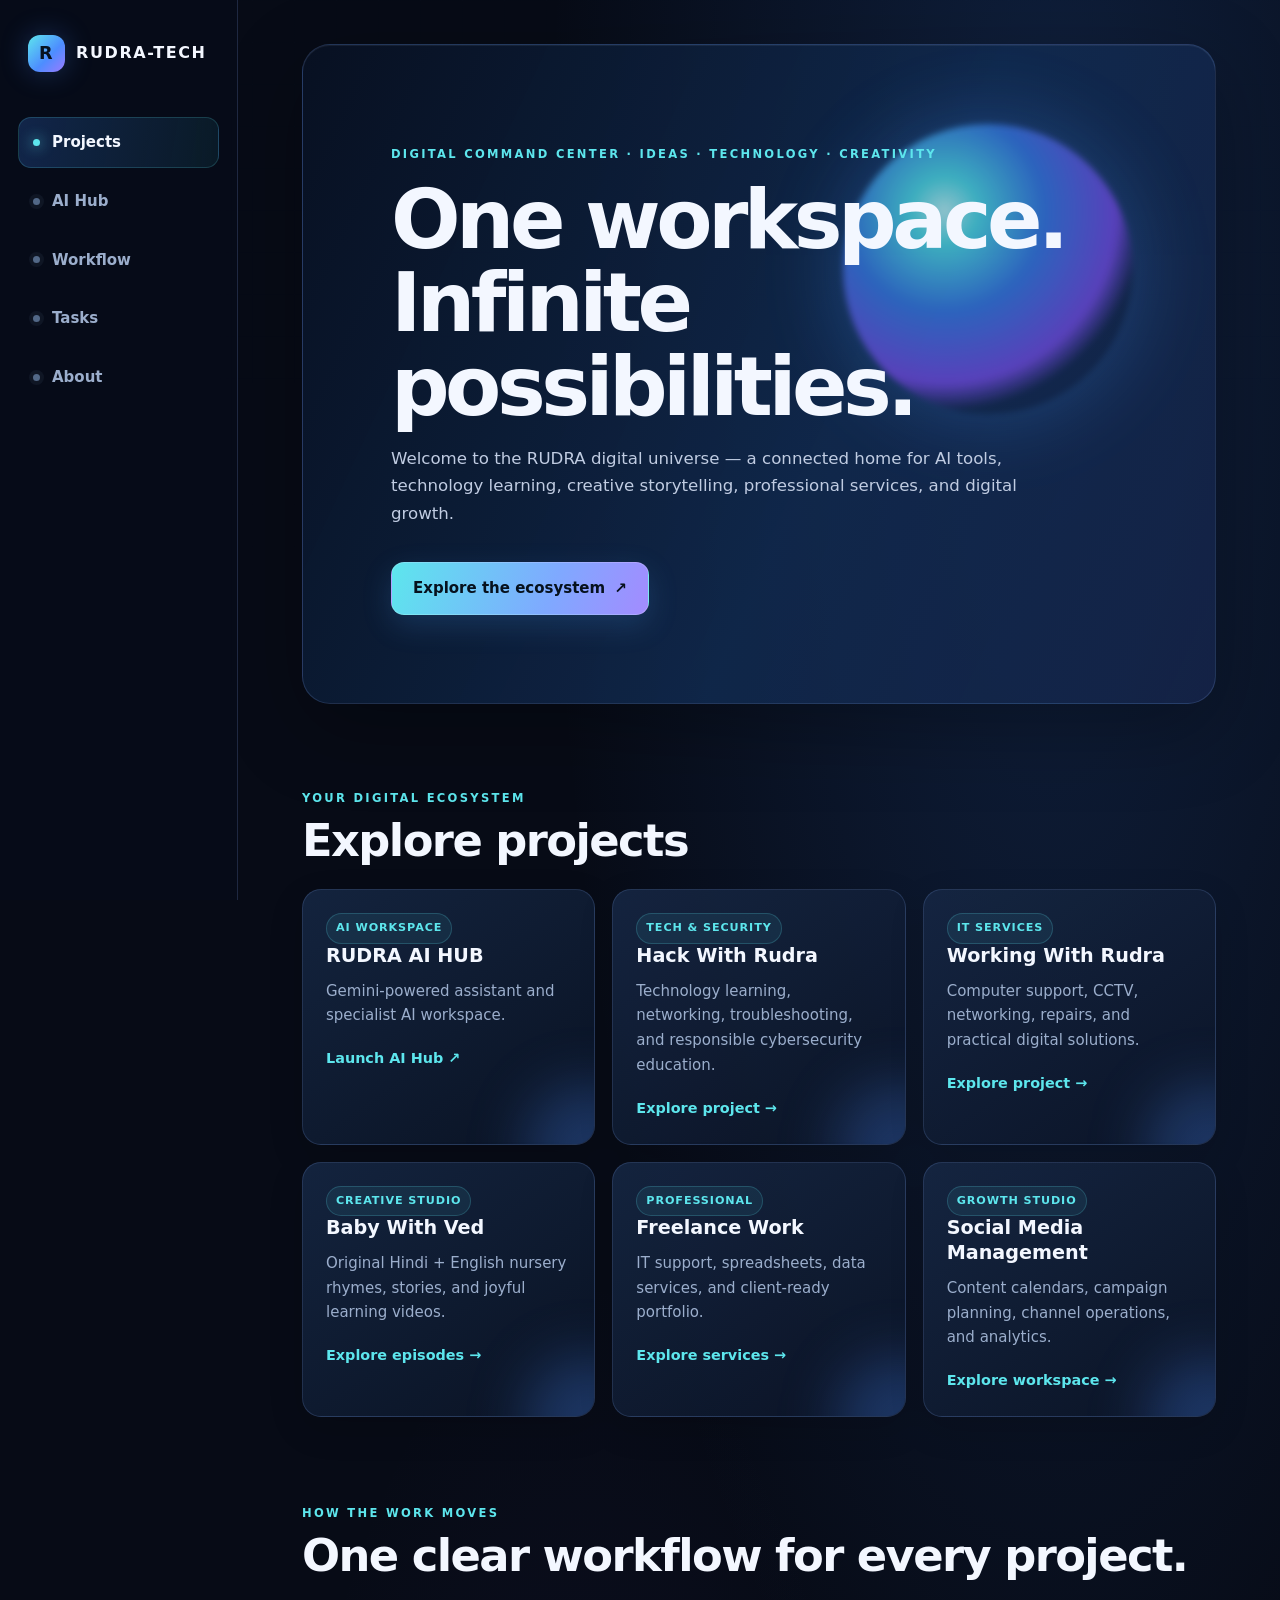
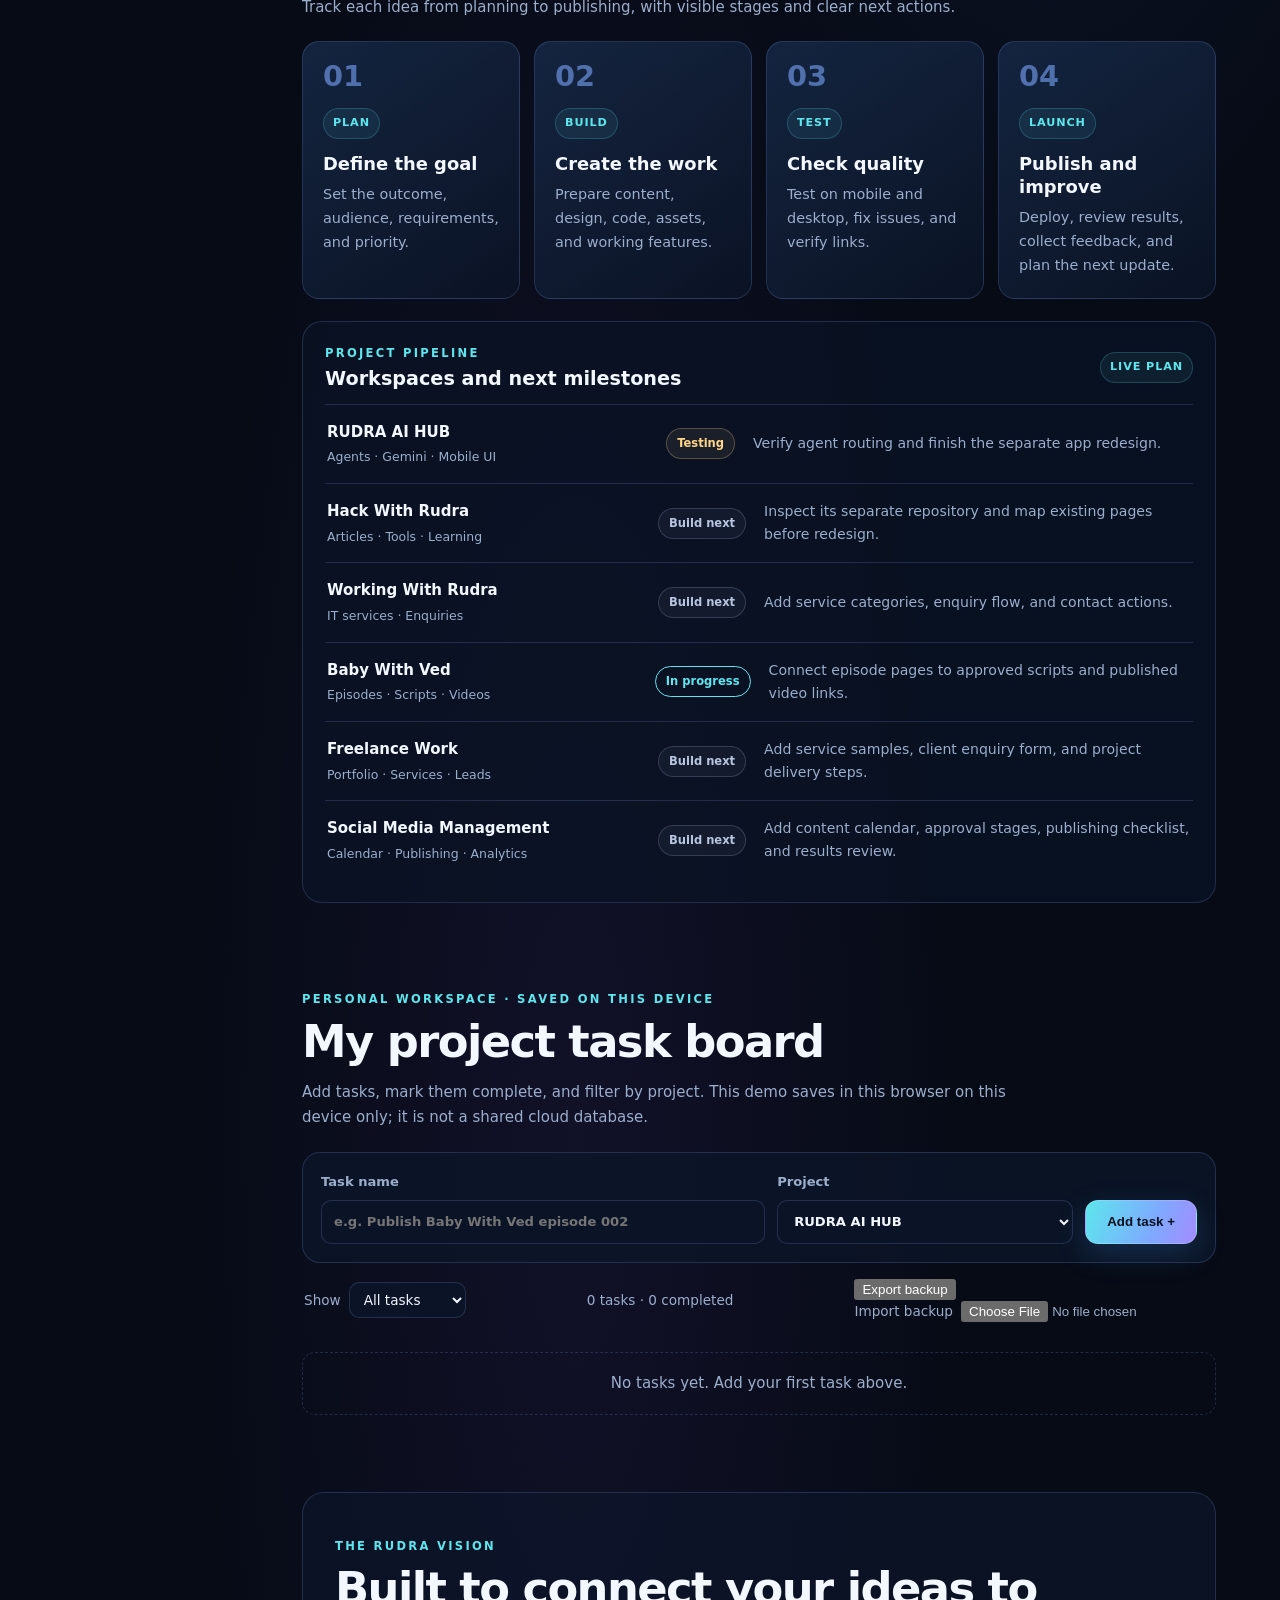
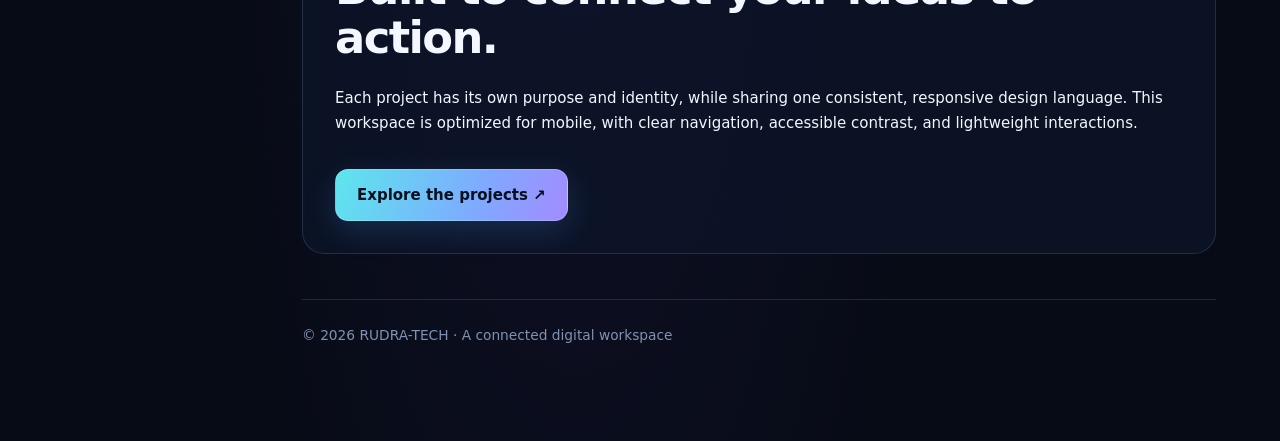
==== commit ed28b852: "feat: add task board backup import and export controls" ====
--- a/index.html
+++ b/index.html
@@ -7,7 +7,7 @@
   <meta name="description" content="RUDRA-TECH — one premium digital workspace for AI, technology, creative media, services, and freelance projects.">
   <title>RUDRA-TECH | Digital Command Center</title>
   <link rel="preconnect" href="https://fonts.googleapis.com">
-  <link rel="stylesheet" href="assets/css/style.css?v=6">
+  <link rel="stylesheet" href="assets/css/style.css?v=7">
 </head>
 <body>
   <header class="site-header">
@@ -83,7 +83,7 @@
         <label class="task-field">Project<select id="task-project"><option>RUDRA AI HUB</option><option>Hack With Rudra</option><option>Working With Rudra</option><option>Baby With Ved</option><option>Freelance Work</option><option>Social Media Management</option></select></label>
         <button class="button task-add" id="task-add" type="button">Add task +</button>
       </div>
-      <div class="task-toolbar"><label>Show <select id="task-filter"><option value="all">All tasks</option><option value="open">Pending</option><option value="done">Completed</option></select></label><span id="task-count" aria-live="polite">0 tasks</span></div>
+      <div class="task-toolbar"><label>Show <select id="task-filter"><option value="all">All tasks</option><option value="open">Pending</option><option value="done">Completed</option></select></label><span id="task-count" aria-live="polite">0 tasks</span><div class="task-backup"><button type="button" id="task-export" class="task-utility">Export backup</button><label class="task-utility task-import">Import backup<input id="task-import" type="file" accept="application/json,.json"></label></div></div><p id="task-feedback" class="task-feedback" aria-live="polite"></p>
       <div id="task-list" class="task-list" aria-live="polite"><p class="task-empty">No tasks yet. Add your first task above.</p></div>
     </section>
 
--- a/assets/css/style.css
+++ b/assets/css/style.css
@@ -118,3 +118,16 @@
 .task-delete{border:1px solid rgba(255,130,140,.25);border-radius:9px;background:rgba(255,100,120,.08);color:#ffb4bd;padding:7px 10px;cursor:pointer}
 .task-empty{padding:18px;border:1px dashed var(--line);border-radius:13px;color:var(--muted);text-align:center}
 @media(max-width:700px){.task-controls{grid-template-columns:1fr}.task-add{width:100%}}
+
+/* Per-project milestone tracker */
+.project-workflow{margin:0 0 18px;padding:22px;border:1px solid var(--line);border-radius:20px;background:linear-gradient(140deg,rgba(20,39,69,.78),rgba(9,18,34,.78))}
+.project-workflow h2{font-size:clamp(1.45rem,3vw,2rem);margin:7px 0 12px}
+.project-progress{height:10px;overflow:hidden;border-radius:99px;background:rgba(139,177,255,.14);border:1px solid var(--line);margin:18px 0 8px}
+.project-progress-fill{height:100%;width:0;border-radius:99px;background:linear-gradient(90deg,var(--cyan),var(--blue),var(--violet));transition:width .25s ease}
+.project-progress-label{display:block;color:var(--muted);font-size:.82rem;margin-bottom:14px}
+.project-checklist{display:grid;grid-template-columns:repeat(2,minmax(0,1fr));gap:9px}
+.project-check-item{display:flex;align-items:flex-start;gap:11px;padding:13px;border:1px solid var(--line);border-radius:12px;background:rgba(6,14,27,.5);color:var(--text);cursor:pointer}
+.project-check-item input{width:18px;height:18px;flex:0 0 18px;margin:2px 0 0;accent-color:var(--cyan)}
+.project-check-item span{font-size:.9rem;line-height:1.4}
+.project-check-item.is-done span{color:var(--muted);text-decoration:line-through}
+@media(max-width:700px){.project-workflow{padding:18px}.project-checklist{grid-template-columns:1fr}}
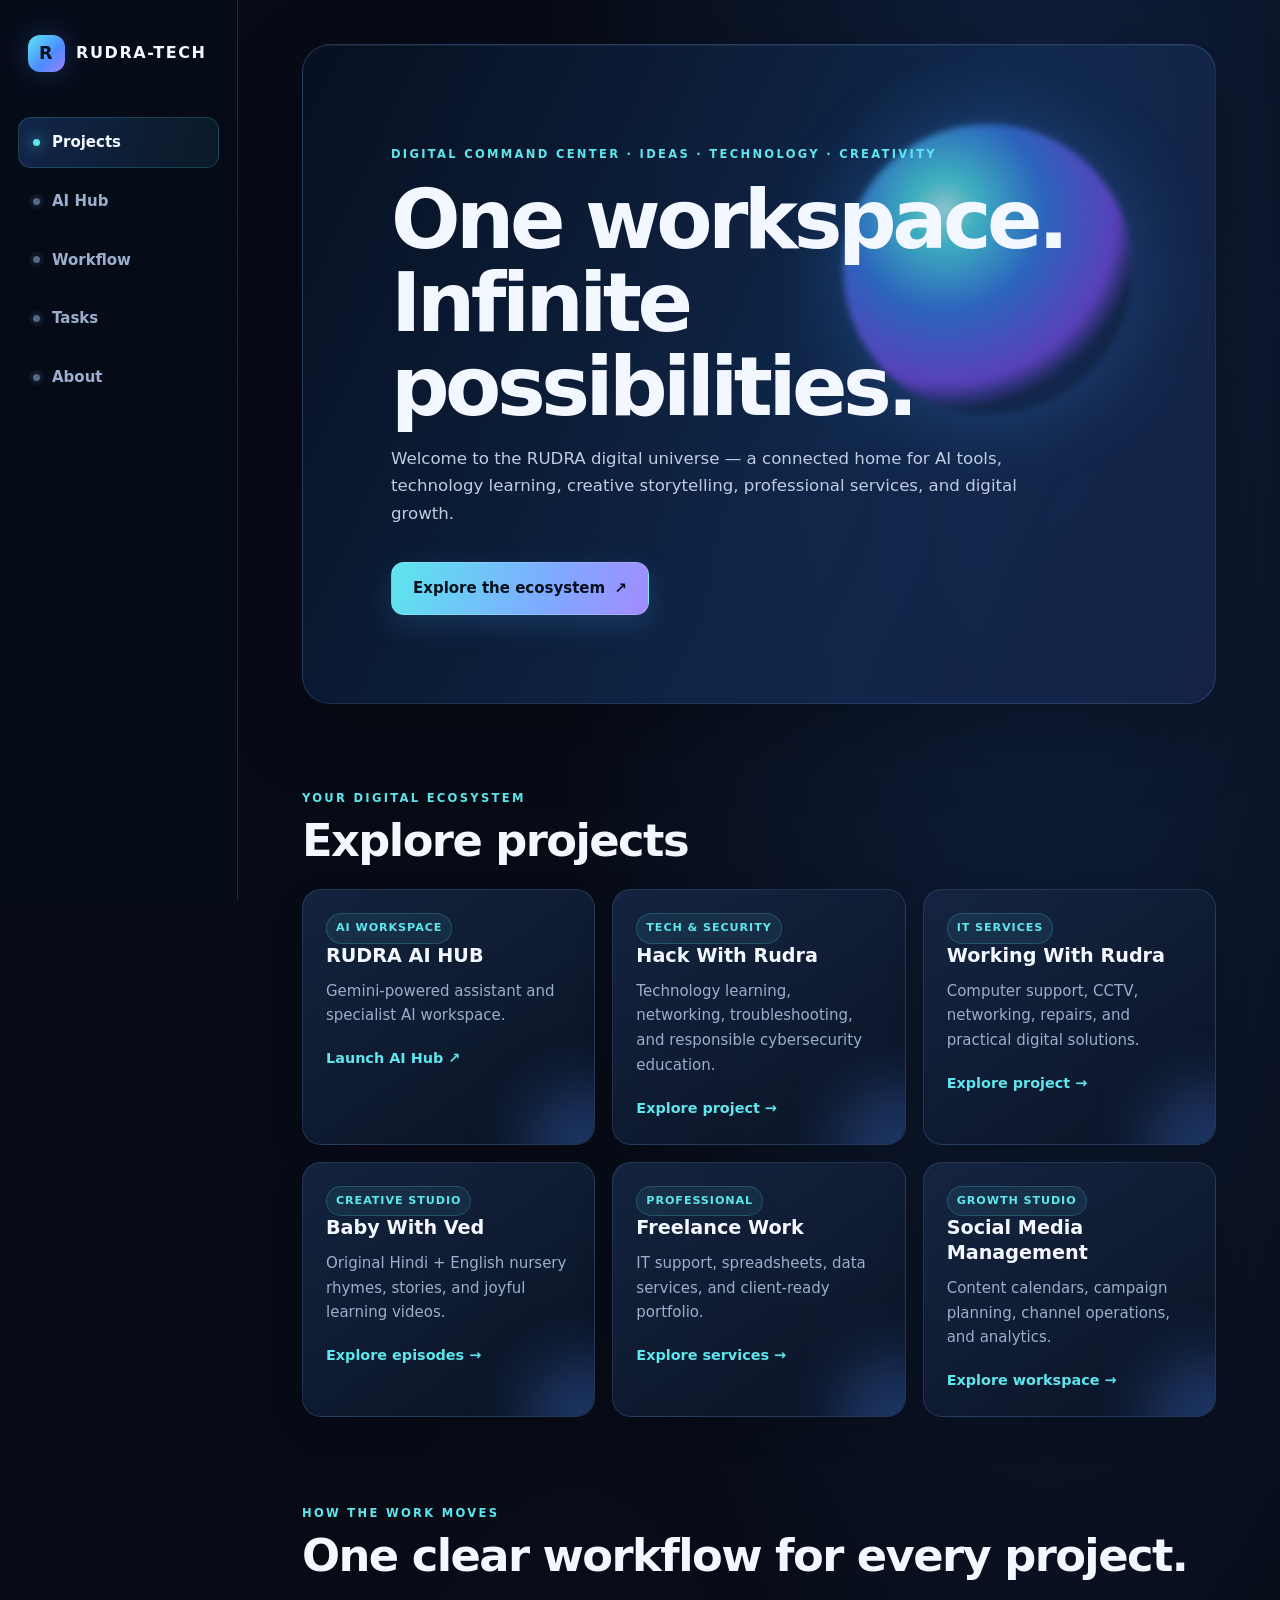
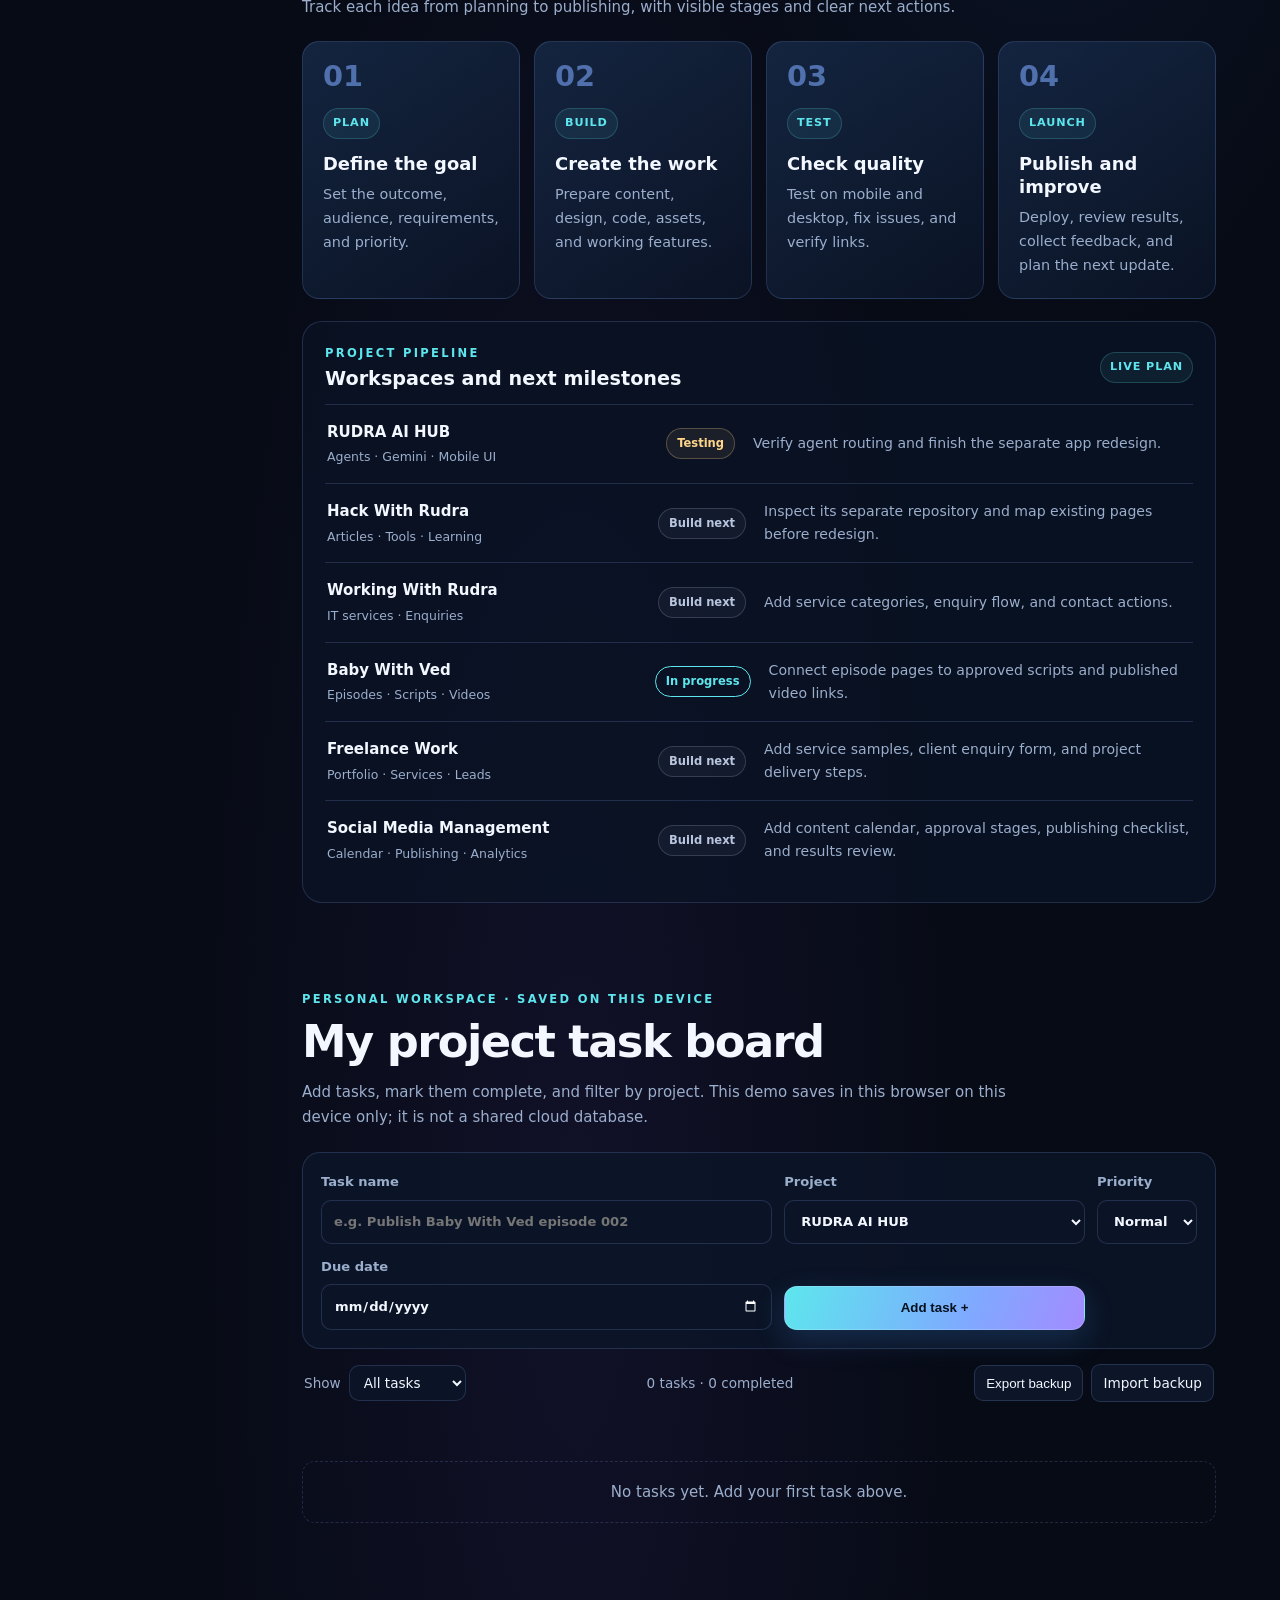
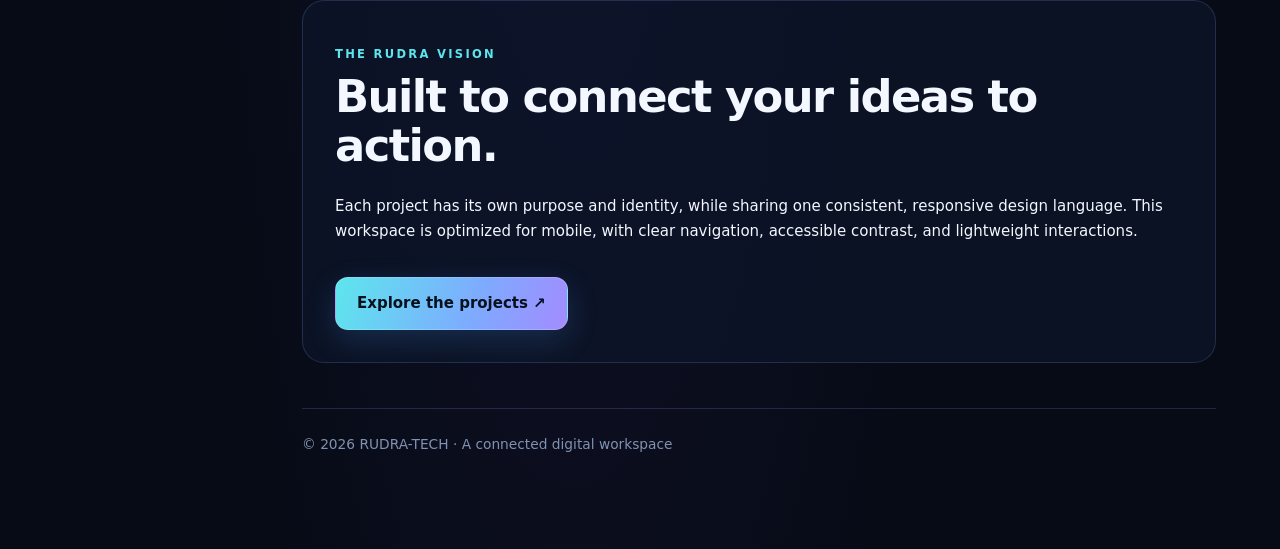
==== commit 66175fc6: "feat: add priority and due date fields to task board" ====
--- a/index.html
+++ b/index.html
@@ -7,7 +7,7 @@
   <meta name="description" content="RUDRA-TECH — one premium digital workspace for AI, technology, creative media, services, and freelance projects.">
   <title>RUDRA-TECH | Digital Command Center</title>
   <link rel="preconnect" href="https://fonts.googleapis.com">
-  <link rel="stylesheet" href="assets/css/style.css?v=7">
+  <link rel="stylesheet" href="assets/css/style.css?v=8">
 </head>
 <body>
   <header class="site-header">
@@ -81,6 +81,8 @@
       <div class="task-controls">
         <label class="task-field">Task name<input id="task-title" type="text" maxlength="120" placeholder="e.g. Publish Baby With Ved episode 002"></label>
         <label class="task-field">Project<select id="task-project"><option>RUDRA AI HUB</option><option>Hack With Rudra</option><option>Working With Rudra</option><option>Baby With Ved</option><option>Freelance Work</option><option>Social Media Management</option></select></label>
+        <label class="task-field">Priority<select id="task-priority"><option>Normal</option><option>Low</option><option>High</option><option>Urgent</option></select></label>
+        <label class="task-field">Due date<input id="task-due" type="date"></label>
         <button class="button task-add" id="task-add" type="button">Add task +</button>
       </div>
       <div class="task-toolbar"><label>Show <select id="task-filter"><option value="all">All tasks</option><option value="open">Pending</option><option value="done">Completed</option></select></label><span id="task-count" aria-live="polite">0 tasks</span><div class="task-backup"><button type="button" id="task-export" class="task-utility">Export backup</button><label class="task-utility task-import">Import backup<input id="task-import" type="file" accept="application/json,.json"></label></div></div><p id="task-feedback" class="task-feedback" aria-live="polite"></p>
--- a/assets/css/style.css
+++ b/assets/css/style.css
@@ -131,3 +131,11 @@
 .project-check-item span{font-size:.9rem;line-height:1.4}
 .project-check-item.is-done span{color:var(--muted);text-decoration:line-through}
 @media(max-width:700px){.project-workflow{padding:18px}.project-checklist{grid-template-columns:1fr}}
+
+/* Task backup actions */
+.task-backup{display:flex;gap:8px;align-items:center;flex-wrap:wrap}
+.task-utility{display:inline-flex;align-items:center;justify-content:center;min-height:36px;padding:7px 11px;border:1px solid var(--line);border-radius:9px;background:rgba(75,130,210,.1);color:var(--text);font:600 .78rem/1.2 inherit;cursor:pointer}
+.task-utility:hover{border-color:var(--cyan);color:var(--cyan)}
+.task-import input{position:absolute;width:1px;height:1px;overflow:hidden;clip:rect(0,0,0,0);white-space:nowrap;clip-path:inset(50%)}
+.task-feedback{min-height:1.4em;margin:0 2px 10px;color:var(--cyan);font-size:.82rem}
+@media(max-width:700px){.task-toolbar{align-items:flex-start;flex-wrap:wrap}.task-backup{width:100%}.task-utility{flex:1}}
